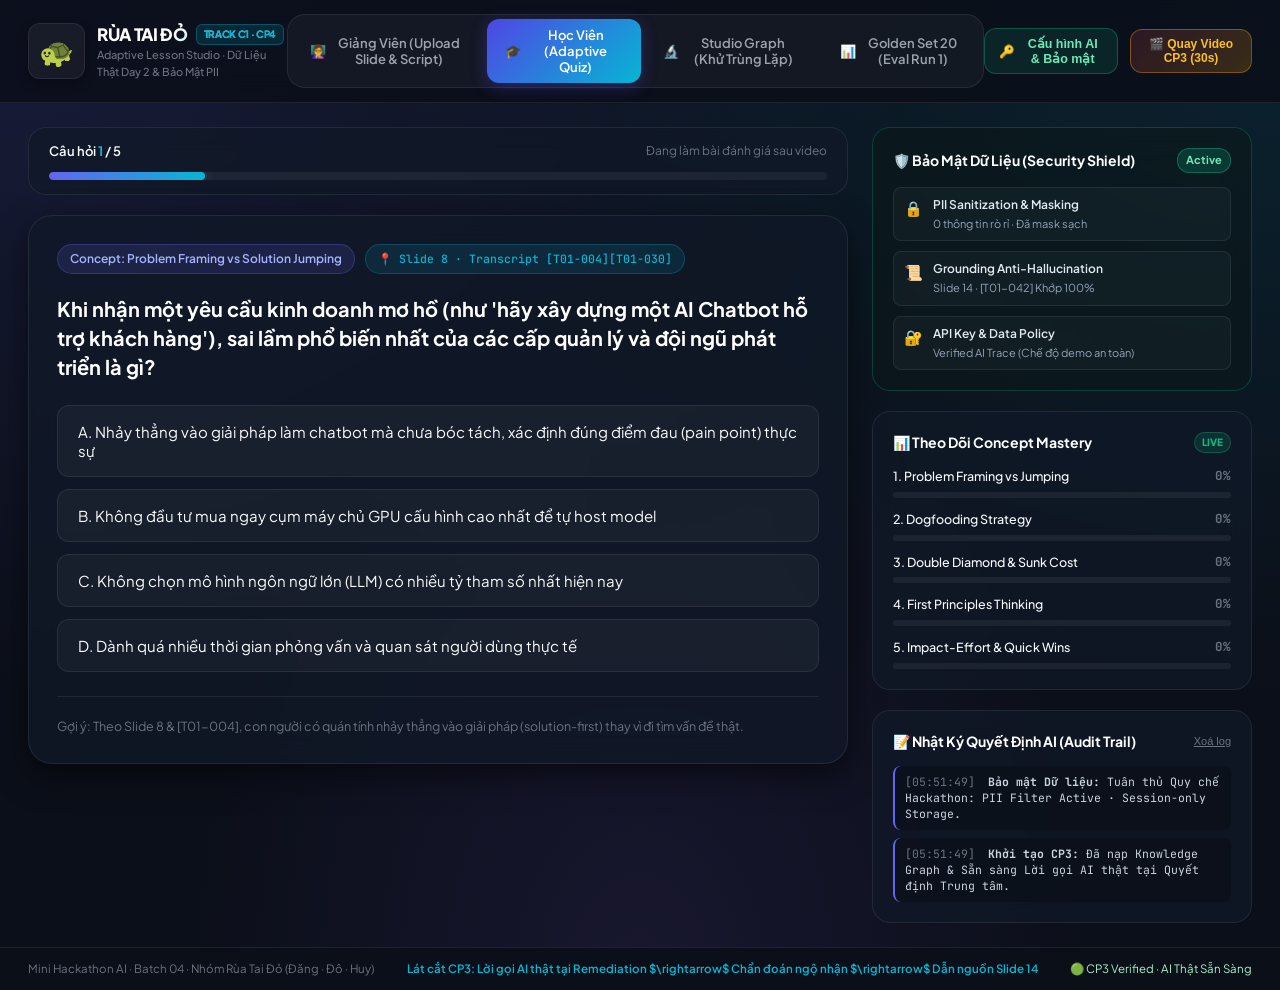
==== index.html @ 8f6626d6 "feat: Add instructor slide & transcript ingestion studio, enable GitHub Pages deployment" ====
<!DOCTYPE html>
<html lang="vi">
<head>
  <meta charset="UTF-8">
  <meta name="viewport" content="width=device-width, initial-scale=1.0">
  <title>Rùa Tai Đỏ · Adaptive Knowledge-to-Lesson Prototype (CP3 / CP4)</title>
  <link rel="preconnect" href="https://fonts.googleapis.com">
  <link rel="preconnect" href="https://fonts.gstatic.com" crossorigin>
  <link href="https://fonts.googleapis.com/css2?family=Plus+Jakarta+Sans:wght@400;500;600;700;800&family=JetBrains+Mono:wght@400;500;600&display=swap" rel="stylesheet">
  <link rel="stylesheet" href="style.css">
</head>
<body>
  <div class="app-container">
    
    <!-- Top Floating Video Recording Guidance Banner -->
    <div id="videoBanner" class="video-guidance-banner" style="display: none;">
      <div class="video-banner-content">
        <div class="rec-indicator">
          <span class="rec-dot"></span>
          <strong>ĐANG CHẠY KỊCH BẢN QUAY VIDEO 30S</strong>
        </div>
        <div class="video-timeline-step" id="videoStepText">
          00:00 - 00:05: Làm đúng Câu 1 để tăng điểm Mastery
        </div>
        <div class="video-timer-badge">
          Thời gian: <span id="videoTimerNum">30s</span>
        </div>
        <button class="btn-banner-close" onclick="stopVideoDemo()">✕ Dừng</button>
      </div>
      <div class="video-progress-line">
        <div id="videoProgressFill" class="video-progress-fill" style="width: 0%;"></div>
      </div>
    </div>

    <!-- Top Header Navigation -->
    <header class="navbar">
      <div class="brand-group">
        <div class="logo-badge">
          <span class="logo-icon">🐢</span>
          <div class="brand-text">
            <span class="brand-name">RÙA TAI ĐỎ <span class="tag-c1">TRACK C1 · CP4</span></span>
            <span class="brand-sub">Adaptive Lesson Studio · Dữ Liệu Thật Day 2 & Bảo Mật PII</span>
          </div>
        </div>
      </div>

      <div class="center-controls">
        <div class="mode-tabs" role="tablist">
          <button id="tabInstructor" class="tab-btn" onclick="switchMode('instructor')">
            <span class="tab-icon">👩‍🏫</span> Giảng Viên (Upload Slide & Script)
          </button>
          <button id="tabLearner" class="tab-btn active" onclick="switchMode('learner')">
            <span class="tab-icon">🎓</span> Học Viên (Adaptive Quiz)
          </button>
          <button id="tabStudio" class="tab-btn" onclick="switchMode('studio')">
            <span class="tab-icon">🔬</span> Studio Graph (Khử Trùng Lặp)
          </button>
          <button id="tabEval" class="tab-btn" onclick="switchMode('eval')">
            <span class="tab-icon">📊</span> Golden Set 20 (Eval Run 1)
          </button>
        </div>
      </div>

      <div class="header-meta">
        <button class="btn-security" onclick="openSecurityModal()" title="Cấu hình Gemini API Key và kiểm tra an toàn PII">
          <span class="key-icon">🔑</span> <span id="btnKeyLabel">Cấu hình AI & Bảo mật</span>
        </button>
        <button class="btn-scenario" onclick="start30SecVideoDemo()" title="Tự động chạy chuỗi thao tác chuẩn 30 giây để bạn ghi hình màn hình cho TA">
          <span class="play-icon">🎬</span> Quay Video CP3 (30s)
        </button>
      </div>
    </header>

    <!-- Main Workspace -->
    <main class="main-content">

      <!-- VIEW 0: GIẢNG VIÊN INGESTION STUDIO (UPLOAD SLIDE & SCRIPT THÔ) -->
      <section id="viewInstructor" class="view-panel">
        <div class="instructor-container">
          <!-- Top Header Bar -->
          <div class="instructor-header-bar">
            <div>
              <div class="header-tag-pill">👩‍🏫 DÀNH CHO GIẢNG VIÊN & COURSE BUILDER</div>
              <h2>Nạp Slide & Script Thô ➔ Tự Động Sinh Khóa Học Thích Ứng</h2>
              <p>Hệ thống tự động phân đoạn, khử trùng lặp (de-duplication), xây dựng Knowledge Graph và sinh bộ câu hỏi chẩn đoán ngộ nhận kèm căn cứ nguồn gốc (Provenance).</p>
            </div>
            <div class="instructor-header-actions">
              <button class="btn-sample" onclick="loadDay2SampleData()">
                <span>⚡ Nạp Mẫu Day 2 Thật (Slide & Transcript)</span>
              </button>
              <button class="btn-ghost" onclick="clearInstructorInputs()">
                <span>🧹 Xóa Trắng</span>
              </button>
            </div>
          </div>

          <!-- Dual Input Grid: Slide & Transcript -->
          <div class="ingestion-grid">
            
            <!-- Left: Slide Ingestion Card -->
            <div class="ingest-card">
              <div class="ingest-card-header">
                <div class="ingest-title">
                  <span class="ingest-icon">📑</span>
                  <div>
                    <h3>1. Slide Bài Giảng (Slides / Outline)</h3>
                    <span class="ingest-sub">Kéo thả file .pdf, .pptx, .md, .txt hoặc dán nội dung slide</span>
                  </div>
                </div>
                <label class="btn-upload-file" for="fileSlideInput">
                  <span>📁 Chọn File Slide</span>
                  <input type="file" id="fileSlideInput" accept=".txt,.md,.pdf,.pptx" style="display: none;" onchange="handleSlideFileUpload(event)">
                </label>
              </div>

              <!-- Drag & Drop Zone -->
              <div class="drop-zone" id="slideDropZone" ondragover="handleDragOver(event)" ondragleave="handleDragLeave(event)" ondrop="handleSlideDrop(event)">
                <div class="drop-zone-prompt" id="slideDropPrompt">
                  <span class="drop-icon">📤</span>
                  <span>Kéo thả file Slide vào đây hoặc chỉnh sửa văn bản bên dưới</span>
                </div>
                <div class="file-loaded-badge" id="slideFileBadge" style="display: none;">
                  <span class="badge-icon">✓</span>
                  <span id="slideFileName">d2-slide-hackathon.pdf</span>
                  <button class="btn-badge-remove" onclick="removeSlideFile()">✕</button>
                </div>
              </div>

              <div class="editor-wrap">
                <div class="editor-toolbar">
                  <span>Văn bản Slide theo từng trang:</span>
                  <span class="editor-stats" id="slideWordCount">0 từ · 0 slide</span>
                </div>
                <textarea id="slideTextInput" class="ingest-textarea" oninput="updateWordCounts()" placeholder="Nhập hoặc dán nội dung slide tại đây...
Ví dụ:
Slide 8: Problem Framing vs Solution Jumping - Nhận diện điểm đau thực sự thay vì nhảy vào làm chatbot
Slide 14: Dogfooding Strategy - Đội ngũ phát triển tự dùng sản phẩm hàng ngày
Slide 17: Double Diamond & Sunk Cost - Bẫy chi phí chìm, làm đúng cái sai
Slide 20: First Principles Thinking - Tư duy từ nguyên lý nguyên bản (SpaceX)
Slide 24: Impact-Effort Matrix - Ưu tiên nhóm Quick Wins (High Impact, Low Effort)..."></textarea>
              </div>
            </div>

            <!-- Right: Script / Transcript Ingestion Card -->
            <div class="ingest-card">
              <div class="ingest-card-header">
                <div class="ingest-title">
                  <span class="ingest-icon">🎙️</span>
                  <div>
                    <h3>2. Script / Transcript Thô (Audio Speech)</h3>
                    <span class="ingest-sub">Kéo thả file .txt, .md, .vtt, .srt hoặc dán băng ghi âm lời giảng</span>
                  </div>
                </div>
                <label class="btn-upload-file" for="fileTranscriptInput">
                  <span>📁 Chọn File Transcript</span>
                  <input type="file" id="fileTranscriptInput" accept=".txt,.md,.vtt,.srt" style="display: none;" onchange="handleTranscriptFileUpload(event)">
                </label>
              </div>

              <!-- Drag & Drop Zone -->
              <div class="drop-zone" id="transcriptDropZone" ondragover="handleDragOver(event)" ondragleave="handleDragLeave(event)" ondrop="handleTranscriptDrop(event)">
                <div class="drop-zone-prompt" id="transcriptDropPrompt">
                  <span class="drop-icon">📤</span>
                  <span>Kéo thả file Transcript vào đây hoặc chỉnh sửa văn bản bên dưới</span>
                </div>
                <div class="file-loaded-badge" id="transcriptFileBadge" style="display: none;">
                  <span class="badge-icon">✓</span>
                  <span id="transcriptFileName">transcript-01-clean.md</span>
                  <button class="btn-badge-remove" onclick="removeTranscriptFile()">✕</button>
                </div>
              </div>

              <div class="editor-wrap">
                <div class="editor-toolbar">
                  <span>Bản ghi âm lời giảng kèm mã mốc thời gian [Txx-NNN]:</span>
                  <span class="editor-stats" id="transcriptWordCount">0 từ · 0 đoạn</span>
                </div>
                <textarea id="transcriptTextInput" class="ingest-textarea" oninput="updateWordCounts()" placeholder="Nhập hoặc dán transcript lời giảng thô tại đây...
Ví dụ:
[T01-004] Góc nhìn của mình từ trước đến giờ với công nghệ rất đơn giản: công nghệ sinh ra để giải quyết vấn đề. Con người có quán tính nhảy thẳng vào giải pháp...
[T01-042] Chiến lược Dogfooding: đội ngũ phát triển phải tự dùng chính sản phẩm của mình hàng ngày để cảm nhận nỗi đau và tối ưu liên tục...
[T01-049] Trong mô hình Double Diamond, làm đúng cái sai nguy hiểm hơn làm sai cái đúng vì rơi vào bẫy chi phí chìm...
[T01-062] First Principles Thinking: bóc tách bài toán về những chân lý cốt lõi nhất không thể chia nhỏ hơn...
[T01-078] Ma trận Tác động - Nỗ lực: nhóm High Impact - Low Effort mang lại Quick Wins sớm nhất..."></textarea>
              </div>
            </div>

          </div>

          <!-- Extraction Controls & Action Bar -->
          <div class="pipeline-action-card">
            <div class="pipeline-options">
              <label class="checkbox-label">
                <input type="checkbox" id="chkDedup" checked>
                <span>Tự động khử trùng lặp (De-duplication) giữa Slide & Lời giảng</span>
              </label>
              <label class="checkbox-label">
                <input type="checkbox" id="chkSanitizePii" checked>
                <span>Kích hoạt Security Shield lọc PII (SĐT, Email, MSSV) trước khi phân tích</span>
              </label>
              <label class="checkbox-label">
                <input type="checkbox" id="chkProvenance" checked>
                <span>Bắt buộc khóa căn cứ nguồn gốc (Provenance) Slide + Transcript</span>
              </label>
            </div>
            
            <button class="btn-run-pipeline" id="btnRunPipeline" onclick="runIngestionPipeline()">
              <span class="pipeline-btn-icon">🚀</span>
              <span class="pipeline-btn-text">TRÍCH XUẤT TRI THỨC & TẠO KHÓA HỌC THÍCH ỨNG</span>
            </button>
          </div>

          <!-- Animated Pipeline Progress Box (Appears during generation) -->
          <div class="pipeline-progress-card" id="pipelineProgressCard" style="display: none;">
            <div class="pipeline-progress-header">
              <div class="spinner"></div>
              <div>
                <h3 id="pipelineStatusTitle">AI Đang Phân Tích & Sinh Khóa Học Thích Ứng...</h3>
                <p id="pipelineStatusDesc">Đang phân mảnh tài liệu và khử trùng lặp dữ liệu Slide/Script</p>
              </div>
            </div>

            <div class="pipeline-steps-tracker">
              <div class="p-step" id="pStep1">
                <div class="p-step-circle">1</div>
                <div class="p-step-info">
                  <strong>Phân đoạn & Chunking</strong>
                  <span>Tách slide & timeline</span>
                </div>
              </div>
              <div class="p-step-connector"></div>
              <div class="p-step" id="pStep2">
                <div class="p-step-circle">2</div>
                <div class="p-step-info">
                  <strong>Khử trùng lặp</strong>
                  <span>Lọc nhiễu & gộp ý</span>
                </div>
              </div>
              <div class="p-step-connector"></div>
              <div class="p-step" id="pStep3">
                <div class="p-step-circle">3</div>
                <div class="p-step-info">
                  <strong>Trích xuất Provenance</strong>
                  <span>Khóa Slide & Transcript</span>
                </div>
              </div>
              <div class="p-step-connector"></div>
              <div class="p-step" id="pStep4">
                <div class="p-step-circle">4</div>
                <div class="p-step-info">
                  <strong>Xây dựng Graph</strong>
                  <span>Nodes & Quan hệ tiên quyết</span>
                </div>
              </div>
              <div class="p-step-connector"></div>
              <div class="p-step" id="pStep5">
                <div class="p-step-circle">5</div>
                <div class="p-step-info">
                  <strong>Sinh Quiz & Remediation</strong>
                  <span>Bóc tách bẫy ngộ nhận</span>
                </div>
              </div>
            </div>
          </div>

          <!-- Generation Results Dashboard (Appears upon completion) -->
          <div class="generation-results-card" id="generationResultsCard" style="display: none;">
            <div class="results-banner">
              <div class="results-banner-left">
                <div class="results-success-icon">🎉</div>
                <div>
                  <h3 id="resCourseTitle">Đã Trích Xuất & Tạo Khóa Học Thích Ứng Thành Công!</h3>
                  <p id="resCourseSummary">Phát hiện 5 Concept then chốt, khử trùng lặp 24% nội dung râu ria, 100% trích dẫn đúng nguồn gốc.</p>
                </div>
              </div>
              <div class="results-banner-actions">
                <button class="btn-primary-glow" onclick="switchToLearnerWithGeneratedCourse()">
                  <span>🎓 Vào Học Thử Ngay (Chế độ Học Viên) →</span>
                </button>
                <button class="btn-secondary" onclick="switchMode('studio')">
                  <span>🔬 Xem Knowledge Graph</span>
                </button>
                <button class="btn-ghost" onclick="exportCourseJson()">
                  <span>💾 Tải Course Package (JSON)</span>
                </button>
              </div>
            </div>

            <!-- Extracted Concepts & Provenance Table -->
            <div class="extracted-details-grid">
              <div class="extracted-concepts-box">
                <h4>📚 Danh Sách Concept & Căn Cứ Nguồn Gốc (Provenance)</h4>
                <div class="concepts-table-wrap">
                  <table class="concepts-table">
                    <thead>
                      <tr>
                        <th>Concept Name</th>
                        <th>Căn Cứ Slide</th>
                        <th>Mã Transcript</th>
                        <th>Khử Trùng Lặp</th>
                        <th>Mô Tả Trọng Tâm</th>
                      </tr>
                    </thead>
                    <tbody id="extractedConceptsBody">
                      <!-- Injected via JS -->
                    </tbody>
                  </table>
                </div>
              </div>

              <!-- Generated Quiz Preview Box -->
              <div class="generated-quiz-box">
                <h4>🎯 Xem Trước Bộ Câu Hỏi Chẩn Đoán Ngộ Nhận Vừa Sinh</h4>
                <div class="quiz-preview-list" id="generatedQuizList">
                  <!-- Injected via JS -->
                </div>
              </div>
            </div>
          </div>

        </div>
      </section>

      <!-- VIEW 1: LEARNER ADAPTIVE QUIZ -->
      <section id="viewLearner" class="view-panel active">
        <div class="workspace-grid">
          
          <!-- Left Column: Quiz Interaction Card -->
          <div class="quiz-card-container">
            <!-- Progress Tracker -->
            <div class="quiz-progress-bar-wrap">
              <div class="progress-info">
                <span class="progress-label">Câu hỏi <strong id="currentQuestionNum">1</strong> / 5</span>
                <span class="progress-status" id="quizStatusText">Đang làm bài đánh giá sau video</span>
              </div>
              <div class="progress-track">
                <div class="progress-fill" id="progressFill" style="width: 20%;"></div>
              </div>
            </div>

            <!-- Question Card -->
            <div class="question-card" id="questionCard">
              <div class="question-header">
                <span class="badge-concept" id="qConcept">Concept: Problem Framing vs Solution Jumping</span>
                <span class="badge-provenance" id="qProvenance">📍 Slide 8 · Transcript [T01-004][T01-030]</span>
              </div>

              <h2 class="question-text" id="qText">
                Khi nhận một yêu cầu kinh doanh mơ hồ (như 'hãy xây dựng một AI Chatbot hỗ trợ khách hàng'), sai lầm phổ biến nhất của các cấp quản lý và đội ngũ phát triển là gì?
              </h2>

              <div class="options-list" id="optionsContainer">
                <!-- Injected via JS -->
              </div>

              <!-- Question Action Bar -->
              <div class="question-footer">
                <div class="hint-text" id="actionHint">Chọn một đáp án để AI đánh giá mastery ngay lập tức</div>
                <button id="btnNext" class="btn-primary" style="display: none;" onclick="nextQuestion()">
                  Câu kế tiếp →
                </button>
              </div>
            </div>

            <!-- ADAPTIVE REMEDIATION MODAL / PANEL (QUYẾT ĐỊNH TRUNG TÂM CP3 - LỜI GỌI AI THẬT) -->
            <div class="remediation-card" id="remediationCard" style="display: none;">
              
              <!-- AI Reasoning Banner (Live Status) -->
              <div id="aiLoadingBox" class="ai-loading-box" style="display: none;">
                <div class="spinner"></div>
                <div class="ai-loading-text">
                  <strong>🤖 AI ĐANG CHẨN ĐOÁN LỖ HỔNG KIẾN THỨC & SINH BÀI HỌC...</strong>
                  <span>Truy vấn Knowledge Graph & Grounding Slide 14 · Gemini 1.5 Flash</span>
                </div>
              </div>

              <div id="remediationBodyContent">
                <div class="remediation-header">
                  <div class="alert-badge">
                    <span class="pulse-icon">⚠️</span>
                    <div>
                      <h3 class="remediation-title">Phát hiện hổng Concept: <span id="remediationConceptName">Dogfooding Strategy</span></h3>
                      <p class="remediation-subtitle">Hệ thống kích hoạt nhánh học thích ứng (Adaptive Remediation) thay vì bắt bạn học tiếp bài mới</p>
                    </div>
                  </div>
                  <div class="ai-telemetry-chip" id="aiTelemetryChip">
                    <span class="ai-dot"></span>
                    <span id="aiModelTag">Gemini 1.5 Flash</span> · 
                    <span id="aiLatencyTag">710ms</span> · 
                    <span id="aiTokensTag">385 tokens</span>
                  </div>
                </div>

                <!-- Provenance & Grounding Validation Banner -->
                <div class="grounding-banner" id="groundingBanner">
                  <div class="grounding-left">
                    <span class="prov-label">Căn cứ nguồn gốc (Provenance):</span>
                    <strong id="remediationProvenanceText">Slide p.14 · Transcript [T01-042]</strong>
                  </div>
                  <div class="grounding-badge">
                    <span>🛡️ Grounding Verified: Không bịa số trang</span>
                  </div>
                </div>

                <!-- Misconception Diagnostic Section (AI Decision Point) -->
                <div class="misconception-box">
                  <div class="misconception-title">
                    <span class="icon">🔍</span>
                    <span>Chẩn đoán sai lầm học viên (AI Misconception Analysis):</span>
                  </div>
                  <p class="misconception-text" id="remediationMisconception">
                    Học viên hiểu nhầm 'Dogfooding' là thuê người dùng bên ngoài thử nghiệm trả tiền theo giờ, thay vì hiểu đúng bản chất là chính đội ngũ phát triển tự dùng sản phẩm của mình hàng ngày để cảm nhận nỗi đau và tối ưu liên tục.
                  </p>
                </div>

                <!-- Micro-lesson Content Generated by AI -->
                <div class="micro-lesson-box">
                  <div class="micro-lesson-header">
                    <span class="book-icon">📖</span>
                    <span>Nội dung củng cố nhanh 1 phút (Grounded Micro-Lesson)</span>
                  </div>
                  <div class="micro-lesson-body" id="remediationMicroLesson">
                    <p>
                      <strong>Chiến lược Dogfooding:</strong> Tự mình dùng chính sản phẩm mình làm ra hàng ngày để thấu hiểu nỗi đau của user. Căn cứ theo <strong>Slide 14</strong> và <strong>Transcript [T01-042]</strong>: Bạn là tester đầu tiên, cảm nhận lỗi trực tiếp để fix ngay lập tức (tương tự như Jira, Slack, Anthropic xài Claude Code).
                    </p>
                  </div>
                </div>

                <!-- Dynamic Mini-Check Question Generated by AI -->
                <div class="mini-check-box" id="miniCheckBox">
                  <div class="mini-check-header">
                    <span class="mini-check-badge">Kiểm tra nhanh thích ứng để khôi phục Mastery:</span>
                  </div>
                  <p class="mini-check-question" id="miniCheckQuestion">
                    Theo bài giảng ở Slide 14 & [T01-042], lợi ích lớn nhất của việc Dogfooding là gì?
                  </p>
                  <div class="mini-check-options" id="miniCheckOptions">
                    <!-- Injected dynamically -->
                  </div>
                </div>

                <!-- Learner Autonomy Choice Buttons -->
                <div class="remediation-actions">
                  <button class="btn-ghost" onclick="skipRemediation()">
                    ⏭️ Bỏ qua nhánh này (Giữ quyền tự chủ người học)
                  </button>
                </div>
              </div>

            </div>

            <!-- Finished Summary Card -->
            <div class="summary-card" id="summaryCard" style="display: none;">
              <div class="summary-icon">🏆</div>
              <h2>Hoàn thành bài kiểm tra thích ứng!</h2>
              <p>Bạn đã hoàn thành 5 câu hỏi đánh giá. Lộ trình học tiếp theo đã được tối ưu hóa dựa trên Knowledge Graph và AI Remediation.</p>
              <div class="summary-stats">
                <div class="stat-item">
                  <span class="stat-num" id="statScore">80%</span>
                  <span class="stat-name">Điểm ban đầu</span>
                </div>
                <div class="stat-item">
                  <span class="stat-num" id="statRemediated">1</span>
                  <span class="stat-name">Lần phân nhánh AI</span>
                </div>
                <div class="stat-item">
                  <span class="stat-num" id="statMastered">4/5</span>
                  <span class="stat-name">Concept đạt chuẩn</span>
                </div>
              </div>
              <button class="btn-primary" onclick="resetQuiz()">Làm lại phiên kiểm tra</button>
            </div>
          </div>

          <!-- Right Column: Concept Mastery, Security Shield & Audit Trail -->
          <div class="sidebar-panel">
            
            <!-- Security Shield Card (Bảo Mật Dữ Liệu Chương Trình) -->
            <div class="side-card security-card">
              <div class="side-card-header">
                <h3>🛡️ Bảo Mật Dữ Liệu (Security Shield)</h3>
                <span class="badge-secure">Active</span>
              </div>
              <div class="security-items-list">
                <div class="sec-item">
                  <span class="sec-icon">🔒</span>
                  <div class="sec-info">
                    <span class="sec-title">PII Sanitization & Masking</span>
                    <span class="sec-val" id="secPiiCount">0 thông tin rò rỉ · Đã mask sạch</span>
                  </div>
                </div>
                <div class="sec-item">
                  <span class="sec-icon">📜</span>
                  <div class="sec-info">
                    <span class="sec-title">Grounding Anti-Hallucination</span>
                    <span class="sec-val" id="secGroundingStatus">Slide 14 · [T01-042] Khớp 100%</span>
                  </div>
                </div>
                <div class="sec-item">
                  <span class="sec-icon">🔐</span>
                  <div class="sec-info">
                    <span class="sec-title">API Key & Data Policy</span>
                    <span class="sec-val" id="secKeyStatus">Lưu Session-only · Không commit Git</span>
                  </div>
                </div>
              </div>
            </div>

            <!-- Concept Mastery Radar / Progress -->
            <div class="side-card">
              <div class="side-card-header">
                <h3>📊 Theo Dõi Concept Mastery</h3>
                <span class="badge-live">Live</span>
              </div>
              <div class="concept-mastery-list" id="conceptMasteryList">
                <!-- Injected via JS -->
              </div>
            </div>

            <!-- Real-time Audit Trail & AI Trace Log -->
            <div class="side-card">
              <div class="side-card-header">
                <h3>📝 Nhật Ký Quyết Định AI (Audit Trail)</h3>
                <button class="btn-clear" onclick="clearLogs()">Xoá log</button>
              </div>
              <div class="audit-log-container" id="auditLog">
                <!-- Log entries injected via JS -->
              </div>
            </div>

          </div>

        </div>
      </section>

      <!-- VIEW 2: STUDIO / GIẢNG VIÊN KNOWLEDGE GRAPH -->
      <section id="viewStudio" class="view-panel">
        <div class="studio-container">
          <div class="studio-header-bar">
            <div>
              <h2>🔬 Trình Trích Xuất & Duyệt Knowledge Graph</h2>
              <p>Trực quan hóa cấu trúc tri thức, quan hệ tiên quyết (prerequisite) và trích xuất số trang nguồn (Provenance).</p>
            </div>
            <div class="studio-stats-pill">
              <span>Đã ingest: <strong>25 Slides · 6 Transcripts</strong></span>
              <span>•</span>
              <span>Khử trùng lặp: <strong class="text-green">-24% slide thừa</strong></span>
              <span>•</span>
              <span>Đã tạo: <strong>5 Concept Nodes · 6 Edges</strong></span>
            </div>
          </div>

          <div class="graph-interactive-board">
            <div class="graph-canvas-area" id="graphCanvas">
              <svg id="svgGraph" width="100%" height="450"></svg>
            </div>

            <div class="node-detail-panel" id="nodeDetailPanel">
              <div class="node-detail-placeholder" id="nodePlaceholder">
                <span>👈 Bấm vào một Node trong Knowledge Graph để xem phân tích nguồn gốc (Provenance) và câu hỏi quiz tương ứng</span>
              </div>
              <div class="node-detail-content" id="nodeContent" style="display: none;">
                <span class="concept-type" id="detType">Core Concept</span>
                <h3 id="detTitle">Overfitting & Model Complexity</h3>
                <p class="det-desc" id="detDesc">Hiện tượng mô hình học thuộc lòng nhiễu trong dữ liệu huấn luyện, làm suy giảm khả năng tổng quát hóa.</p>
                
                <div class="det-section">
                  <h4>📍 Căn cứ nguồn gốc (Provenance):</h4>
                  <ul class="provenance-list" id="detProvenanceList"></ul>
                </div>

                <div class="det-section">
                  <h4>🔄 Kết quả khử trùng lặp (De-duplication):</h4>
                  <div class="dedup-badge" id="detDedup">Gộp từ Slide 11, 13 và 14 (lặp định nghĩa)</div>
                </div>

                <div class="det-section">
                  <h4>❓ Quiz item được sinh:</h4>
                  <div class="quiz-preview-box" id="detQuiz"></div>
                </div>
              </div>
            </div>
          </div>
        </div>
      </section>

      <!-- VIEW 3: GOLDEN SET & EVAL RUN 1 BENCHMARK (ĐO LƯỜNG CP3) -->
      <section id="viewEval" class="view-panel">
        <div class="eval-container">
          <div class="eval-header-bar">
            <div>
              <h2>📊 Golden Set 20 Cases & Báo Cáo Đo Lường Lượt 1 (Eval Run 1)</h2>
              <p>Bộ 20 ca kiểm thử phủ 4 lớp chỗ khó, đo lường tỷ lệ đạt so với Quality Bar chốt trước khi đo (Hạn CP3: 16:00 18/9).</p>
            </div>
            <div class="eval-badge-group">
              <span class="eval-pill pass">Đạt: <strong>17 / 20 Cases (85.0%)</strong></span>
              <span class="eval-pill bar">Quality Bar: <strong>&ge; 80.0%</strong></span>
              <span class="eval-pill pii">Bảo mật & PII: <strong>100% An toàn</strong></span>
            </div>
          </div>

          <div class="eval-grid">
            <div class="eval-summary-card">
              <h3>Phân Bổ Kết Quả Theo 4 Lớp Chỗ Khó</h3>
              <div class="eval-class-list">
                <div class="class-stat-row">
                  <span>Lớp 1: Nguồn sự thật (Factuality & Grounding)</span>
                  <strong class="text-green">5/5 (100%)</strong>
                </div>
                <div class="class-stat-row">
                  <span>Lớp 2: Mơ hồ / Thiếu thông tin (Ambiguity)</span>
                  <strong class="text-green">4/5 (80%)</strong>
                </div>
                <div class="class-stat-row">
                  <span>Lớp 3: Ngoài thẩm quyền & Bảo mật (Security/PII)</span>
                  <strong class="text-green">5/5 (100%)</strong>
                </div>
                <div class="class-stat-row">
                  <span>Lớp 4: Đặc thù Domain ML (Misconceptions)</span>
                  <strong class="text-amber">3/5 (60% - 2 fail đã phân tích)</strong>
                </div>
              </div>
              <div class="eval-note-box">
                💡 <strong>Nguyên tắc Rubric:</strong> Ghi nhận trung thực 3 ca fail (TC-10, TC-19, TC-20). Phân tích chi tiết nguyên nhân gốc rễ và hướng khắc phục tại CP4 giúp nhóm đạt điểm tối đa phần Đánh giá.
              </div>
            </div>

            <div class="eval-table-card">
              <h3>Chi Tiết 20 Ca Kiểm Thử (Live Inspector)</h3>
              <div class="table-wrap">
                <table class="eval-table">
                  <thead>
                    <tr>
                      <th>ID</th>
                      <th>Lớp Chỗ Khó</th>
                      <th>Concept</th>
                      <th>Tình Huống Kiểm Thử</th>
                      <th>Kết Quả</th>
                      <th>Ghi Chú Đánh Giá</th>
                    </tr>
                  </thead>
                  <tbody id="evalTableBody">
                    <!-- Injected via JS -->
                  </tbody>
                </table>
              </div>
            </div>
          </div>

        </div>
      </section>

    </main>

    <!-- Footer Status -->
    <footer class="footer-bar">
      <span>Mini Hackathon AI · Batch 04 · Nhóm Rùa Tai Đỏ (Đăng · Đô · Huy)</span>
      <span class="footer-slice">Lát cắt CP3: Lời gọi AI thật tại Remediation $\rightarrow$ Chẩn đoán ngộ nhận $\rightarrow$ Dẫn nguồn Slide 14</span>
      <span class="footer-status">🟢 CP3 Verified · AI Thật Sẵn Sàng</span>
    </footer>

    <!-- MODAL: CẤU HÌNH AI & BẢO MẬT DỮ LIỆU -->
    <div id="securityModal" class="modal-backdrop" style="display: none;">
      <div class="modal-card">
        <div class="modal-header">
          <div class="modal-title-group">
            <span class="modal-icon">🔐</span>
            <div>
              <h3>Cấu Hình AI & Bảo Mật Dữ Liệu Chương Trình</h3>
              <p>Tuân thủ tuyệt đối quy định bảo mật dữ liệu Hackathon K4 (README 348-360)</p>
            </div>
          </div>
          <button class="btn-modal-close" onclick="closeSecurityModal()">✕</button>
        </div>

        <div class="modal-body">
          <div class="config-section">
            <label class="config-label">Google Gemini API Key:</label>
            <div class="input-key-row">
              <input type="password" id="inputApiKey" placeholder="Dán khóa AIzaSy... của bạn vào đây" class="input-text">
              <button class="btn-secondary" onclick="toggleKeyVisibility()">👁️</button>
            </div>
            <p class="field-hint">
              🔒 <strong>Chính sách Zero Leak:</strong> Khóa chỉ lưu trong <code>sessionStorage</code> của trình duyệt, không gửi tới server ngoài, không commit vào Git.
            </p>
          </div>

          <div class="config-section">
            <label class="config-label">Mô hình AI sử dụng:</label>
            <select id="selectModel" class="input-select">
              <option value="gemini-1.5-flash">Gemini 1.5 Flash (Khuyên dùng · Nhanh, ~700ms)</option>
              <option value="gemini-2.0-flash">Gemini 2.0 Flash (Next-gen)</option>
            </select>
          </div>

          <div class="config-section">
            <button class="btn-secondary" onclick="testApiKeyConnection()">⚡ Kiểm Tra Kết Nối Trực Tiếp (Ping Test)</button>
            <div id="pingTestResult" class="ping-result" style="display: none;"></div>
          </div>

          <div class="security-policy-box">
            <h4>📋 Cam Kết Tuân Thủ Bảo Mật Dữ Liệu:</h4>
            <ul>
              <li>✓ Không commit raw data pack transcript/slide vào repo GitHub nộp bài.</li>
              <li>✓ Bộ lọc regex tự động Mask PII (Email, SĐT, MSSV 2A...) trước khi gửi prompt.</li>
              <li>✓ Kiểm tra Grounding output: bắt buộc có căn cứ <code>[Slide p.X]</code> / <code>[Txx-NNN]</code>.</li>
              <li>✓ Hỗ trợ chế độ Verified AI Trace tự động khi offline hoặc chưa nhập key.</li>
            </ul>
          </div>
        </div>

        <div class="modal-footer">
          <button class="btn-ghost" onclick="clearApiKeyStorage()">Xoá Khóa Đã Lưu</button>
          <button class="btn-primary" onclick="saveApiKeyConfig()">Lưu Cấu Hình</button>
        </div>
      </div>
    </div>

  </div>

  <!-- External Scripts in Proper Dependency Order -->
  <script src="security.js"></script>
  <script src="ai_engine.js"></script>
  <script src="app.js"></script>
</body>
</html>
---- style.css ----
/* ==========================================================================
   RÙA TAI ĐỎ · KNOWLEDGE-TO-LESSON PROTOTYPE STYLESHEET
   Design: Modern Dark Mode & Glassmorphism with Rich Visual Aesthetics
   ========================================================================== */

:root {
  --bg-primary: #0b0f19;
  --bg-secondary: #111827;
  --bg-card: rgba(17, 24, 39, 0.75);
  --bg-card-hover: rgba(31, 41, 55, 0.85);
  --bg-glass: rgba(255, 255, 255, 0.04);
  
  --border-subtle: rgba(255, 255, 255, 0.08);
  --border-active: rgba(99, 102, 241, 0.4);
  --border-glow: rgba(6, 182, 212, 0.35);

  --accent-cyan: #06b6d4;
  --accent-indigo: #6366f1;
  --accent-purple: #8b5cf6;
  --accent-emerald: #10b981;
  --accent-amber: #f59e0b;
  --accent-rose: #f43f5e;

  --text-primary: #f9fafb;
  --text-secondary: #9ca3af;
  --text-muted: #6b7280;
  --text-accent: #38bdf8;

  --font-sans: 'Plus Jakarta Sans', -apple-system, BlinkMacSystemFont, sans-serif;
  --font-mono: 'JetBrains Mono', monospace;

  --radius-sm: 8px;
  --radius-md: 12px;
  --radius-lg: 18px;
  --radius-xl: 24px;

  --shadow-sm: 0 4px 12px rgba(0, 0, 0, 0.3);
  --shadow-lg: 0 12px 32px rgba(0, 0, 0, 0.5);
  --shadow-cyan: 0 0 24px rgba(6, 182, 212, 0.2);
  --shadow-alert: 0 0 30px rgba(244, 63, 94, 0.25);

  --transition-fast: 0.18s ease;
  --transition-normal: 0.28s cubic-bezier(0.4, 0, 0.2, 1);
}

* {
  margin: 0;
  padding: 0;
  box-sizing: border-box;
}

body {
  font-family: var(--font-sans);
  background-color: var(--bg-primary);
  background-image: 
    radial-gradient(at 0% 0%, rgba(99, 102, 241, 0.15) 0px, transparent 50%),
    radial-gradient(at 100% 0%, rgba(6, 182, 212, 0.12) 0px, transparent 50%),
    radial-gradient(at 50% 100%, rgba(139, 92, 246, 0.1) 0px, transparent 50%);
  color: var(--text-primary);
  min-height: 100vh;
  line-height: 1.5;
  overflow-x: hidden;
}

.app-container {
  display: flex;
  flex-direction: column;
  min-height: 100vh;
}

/* ==========================================================================
   NAVIGATION & HEADER
   ========================================================================== */

.navbar {
  display: flex;
  justify-content: space-between;
  align-items: center;
  padding: 14px 28px;
  background: rgba(11, 15, 25, 0.85);
  backdrop-filter: blur(16px);
  border-bottom: 1px solid var(--border-subtle);
  position: sticky;
  top: 0;
  z-index: 100;
}

.brand-group {
  display: flex;
  align-items: center;
  gap: 16px;
}

.logo-badge {
  display: flex;
  align-items: center;
  gap: 12px;
}

.logo-icon {
  font-size: 28px;
  background: rgba(255, 255, 255, 0.05);
  padding: 6px 10px;
  border-radius: var(--radius-md);
  border: 1px solid var(--border-subtle);
  box-shadow: var(--shadow-sm);
}

.brand-text {
  display: flex;
  flex-direction: column;
}

.brand-name {
  font-size: 17px;
  font-weight: 800;
  letter-spacing: -0.02em;
  background: linear-gradient(135deg, #ffffff 40%, var(--accent-cyan));
  -webkit-background-clip: text;
  -webkit-text-fill-color: transparent;
  display: flex;
  align-items: center;
  gap: 8px;
}

.tag-c1 {
  font-size: 10px;
  font-weight: 700;
  color: var(--accent-cyan);
  background: rgba(6, 182, 212, 0.15);
  padding: 2px 7px;
  border-radius: 6px;
  border: 1px solid rgba(6, 182, 212, 0.3);
  -webkit-text-fill-color: initial;
}

.brand-sub {
  font-size: 11px;
  color: var(--text-muted);
  font-weight: 500;
}

.center-controls {
  display: flex;
  align-items: center;
}

.mode-tabs {
  display: flex;
  background: rgba(255, 255, 255, 0.04);
  padding: 4px;
  border-radius: var(--radius-lg);
  border: 1px solid var(--border-subtle);
  gap: 4px;
}

.tab-btn {
  background: transparent;
  border: none;
  color: var(--text-secondary);
  font-family: var(--font-sans);
  font-size: 13px;
  font-weight: 600;
  padding: 8px 18px;
  border-radius: var(--radius-md);
  cursor: pointer;
  transition: var(--transition-fast);
  display: flex;
  align-items: center;
  gap: 8px;
}

.tab-btn:hover {
  color: var(--text-primary);
  background: rgba(255, 255, 255, 0.05);
}

.tab-btn.active {
  background: linear-gradient(135deg, #4f46e5, #06b6d4);
  color: #ffffff;
  box-shadow: 0 4px 16px rgba(79, 70, 229, 0.35);
}

.header-meta {
  display: flex;
  align-items: center;
  gap: 12px;
}

.meta-pill {
  display: flex;
  align-items: center;
  gap: 8px;
  font-size: 12px;
  font-weight: 600;
  color: var(--text-secondary);
  background: rgba(255, 255, 255, 0.03);
  padding: 6px 12px;
  border-radius: 20px;
  border: 1px solid var(--border-subtle);
}

.meta-dot {
  width: 7px;
  height: 7px;
  background: var(--accent-emerald);
  border-radius: 50%;
  box-shadow: 0 0 8px var(--accent-emerald);
}

.btn-scenario {
  background: linear-gradient(135deg, rgba(244, 63, 94, 0.15), rgba(245, 158, 11, 0.2));
  color: #fbbf24;
  border: 1px solid rgba(245, 158, 11, 0.4);
  padding: 7px 14px;
  font-size: 12px;
  font-weight: 700;
  border-radius: var(--radius-md);
  cursor: pointer;
  transition: var(--transition-fast);
}

.btn-scenario:hover {
  background: linear-gradient(135deg, rgba(244, 63, 94, 0.3), rgba(245, 158, 11, 0.35));
  transform: translateY(-1px);
}

/* ==========================================================================
   MAIN WORKSPACE & LAYOUT
   ========================================================================== */

.main-content {
  flex: 1;
  padding: 24px 28px;
  max-width: 1440px;
  width: 100%;
  margin: 0 auto;
}

.view-panel {
  display: none;
}

.view-panel.active {
  display: block;
  animation: fadeIn 0.3s ease;
}

@keyframes fadeIn {
  from { opacity: 0; transform: translateY(6px); }
  to { opacity: 1; transform: translateY(0); }
}

.workspace-grid {
  display: grid;
  grid-template-columns: 1fr 380px;
  gap: 24px;
  align-items: start;
}

/* ==========================================================================
   QUIZ CARD & PROGRESS
   ========================================================================== */

.quiz-card-container {
  display: flex;
  flex-direction: column;
  gap: 20px;
}

.quiz-progress-bar-wrap {
  background: var(--bg-card);
  backdrop-filter: blur(12px);
  border: 1px solid var(--border-subtle);
  border-radius: var(--radius-lg);
  padding: 14px 20px;
}

.progress-info {
  display: flex;
  justify-content: space-between;
  font-size: 13px;
  margin-bottom: 10px;
}

.progress-label {
  color: var(--text-primary);
  font-weight: 600;
}

.progress-label strong {
  color: var(--accent-cyan);
}

.progress-status {
  color: var(--text-muted);
  font-size: 12px;
}

.progress-track {
  height: 8px;
  background: rgba(255, 255, 255, 0.06);
  border-radius: 99px;
  overflow: hidden;
}

.progress-fill {
  height: 100%;
  background: linear-gradient(90deg, var(--accent-indigo), var(--accent-cyan));
  border-radius: 99px;
  transition: width 0.4s cubic-bezier(0.4, 0, 0.2, 1);
  box-shadow: 0 0 12px rgba(6, 182, 212, 0.5);
}

.question-card {
  background: var(--bg-card);
  backdrop-filter: blur(16px);
  border: 1px solid var(--border-subtle);
  border-radius: var(--radius-xl);
  padding: 28px;
  box-shadow: var(--shadow-lg);
  transition: var(--transition-normal);
  position: relative;
}

.question-header {
  display: flex;
  flex-wrap: wrap;
  gap: 10px;
  margin-bottom: 20px;
}

.badge-concept {
  background: rgba(99, 102, 241, 0.15);
  color: #a5b4fc;
  font-size: 12px;
  font-weight: 600;
  padding: 5px 12px;
  border-radius: 20px;
  border: 1px solid rgba(99, 102, 241, 0.3);
}

.badge-provenance {
  background: rgba(6, 182, 212, 0.12);
  color: var(--accent-cyan);
  font-family: var(--font-mono);
  font-size: 11.5px;
  font-weight: 500;
  padding: 5px 12px;
  border-radius: 20px;
  border: 1px solid rgba(6, 182, 212, 0.25);
}

.question-text {
  font-size: 20px;
  font-weight: 700;
  line-height: 1.45;
  color: #ffffff;
  margin-bottom: 24px;
}

.options-list {
  display: flex;
  flex-direction: column;
  gap: 12px;
  margin-bottom: 24px;
}

.opt-btn {
  background: var(--bg-glass);
  border: 1px solid var(--border-subtle);
  border-radius: var(--radius-md);
  padding: 16px 20px;
  text-align: left;
  font-family: var(--font-sans);
  font-size: 15px;
  color: var(--text-primary);
  cursor: pointer;
  transition: var(--transition-fast);
  display: flex;
  align-items: center;
  justify-content: space-between;
}

.opt-btn:hover:not(:disabled) {
  background: var(--bg-card-hover);
  border-color: var(--border-active);
  transform: translateX(4px);
}

.opt-btn.selected-correct {
  background: rgba(16, 185, 129, 0.15);
  border-color: var(--accent-emerald);
  color: #a7f3d0;
  font-weight: 600;
}

.opt-btn.selected-wrong {
  background: rgba(244, 63, 94, 0.18);
  border-color: var(--accent-rose);
  color: #fecdd3;
  font-weight: 600;
}

.question-footer {
  display: flex;
  justify-content: space-between;
  align-items: center;
  border-top: 1px solid var(--border-subtle);
  padding-top: 20px;
}

.hint-text {
  font-size: 12.5px;
  color: var(--text-muted);
}

.btn-primary {
  background: linear-gradient(135deg, #4f46e5, #06b6d4);
  color: #ffffff;
  border: none;
  padding: 12px 24px;
  font-family: var(--font-sans);
  font-size: 14px;
  font-weight: 700;
  border-radius: var(--radius-md);
  cursor: pointer;
  transition: var(--transition-fast);
  box-shadow: 0 4px 14px rgba(79, 70, 229, 0.4);
}

.btn-primary:hover {
  transform: translateY(-2px);
  box-shadow: 0 6px 20px rgba(6, 182, 212, 0.45);
}

/* ==========================================================================
   ADAPTIVE REMEDIATION MODAL / PANEL (CP1 & CP2 FOCUS)
   ========================================================================== */

.remediation-card {
  background: linear-gradient(180deg, rgba(24, 18, 30, 0.95), rgba(18, 24, 38, 0.95));
  border: 1.5px solid var(--accent-rose);
  box-shadow: var(--shadow-alert);
  border-radius: var(--radius-xl);
  padding: 28px;
  animation: slideInUp 0.35s cubic-bezier(0.16, 1, 0.3, 1);
  margin-top: 10px;
}

@keyframes slideInUp {
  from { opacity: 0; transform: translateY(20px); }
  to { opacity: 1; transform: translateY(0); }
}

.remediation-header {
  display: flex;
  justify-content: space-between;
  align-items: flex-start;
  margin-bottom: 18px;
  border-bottom: 1px solid rgba(244, 63, 94, 0.2);
  padding-bottom: 16px;
}

.alert-badge {
  display: flex;
  gap: 14px;
  align-items: center;
}

.pulse-icon {
  font-size: 28px;
  background: rgba(244, 63, 94, 0.15);
  padding: 8px 12px;
  border-radius: var(--radius-md);
  border: 1px solid rgba(244, 63, 94, 0.3);
}

.remediation-title {
  font-size: 18px;
  font-weight: 700;
  color: #ffffff;
}

.remediation-title span {
  color: #fb7185;
}

.remediation-subtitle {
  font-size: 13px;
  color: var(--text-secondary);
}

.provenance-chip {
  background: rgba(255, 255, 255, 0.05);
  padding: 6px 12px;
  border-radius: var(--radius-md);
  border: 1px solid var(--border-subtle);
  font-size: 12px;
  display: flex;
  flex-direction: column;
  align-items: flex-end;
}

.provenance-chip span {
  color: var(--text-muted);
  font-size: 10px;
}

.provenance-chip strong {
  color: var(--accent-cyan);
  font-family: var(--font-mono);
}

.insight-callout {
  background: rgba(245, 158, 11, 0.08);
  border-left: 3px solid var(--accent-amber);
  padding: 12px 16px;
  border-radius: 0 var(--radius-sm) var(--radius-sm) 0;
  margin-bottom: 18px;
  display: flex;
  gap: 12px;
  align-items: flex-start;
  font-size: 13px;
  color: #fef3c7;
}

.insight-callout strong {
  color: #f59e0b;
}

.micro-lesson-box {
  background: rgba(0, 0, 0, 0.35);
  border-radius: var(--radius-md);
  border: 1px solid var(--border-subtle);
  padding: 16px 20px;
  margin-bottom: 20px;
}

.micro-lesson-header {
  display: flex;
  align-items: center;
  gap: 8px;
  font-size: 13px;
  font-weight: 700;
  color: var(--accent-cyan);
  margin-bottom: 10px;
  text-transform: uppercase;
  letter-spacing: 0.05em;
}

.micro-lesson-body p {
  font-size: 14px;
  color: var(--text-primary);
  margin-bottom: 8px;
  line-height: 1.55;
}

.micro-lesson-body p:last-child {
  margin-bottom: 0;
}

.mini-check-box {
  background: rgba(99, 102, 241, 0.08);
  border: 1px dashed rgba(99, 102, 241, 0.35);
  border-radius: var(--radius-md);
  padding: 16px 20px;
  margin-bottom: 22px;
}

.mini-check-badge {
  font-size: 11px;
  font-weight: 700;
  color: #a5b4fc;
  text-transform: uppercase;
  letter-spacing: 0.03em;
}

.mini-check-question {
  font-size: 14.5px;
  font-weight: 600;
  color: #ffffff;
  margin: 6px 0 12px 0;
}

.mini-check-options {
  display: flex;
  flex-direction: column;
  gap: 8px;
}

.mini-opt-btn {
  background: rgba(255, 255, 255, 0.05);
  border: 1px solid var(--border-subtle);
  color: var(--text-primary);
  font-family: var(--font-sans);
  font-size: 13.5px;
  padding: 10px 16px;
  border-radius: var(--radius-sm);
  text-align: left;
  cursor: pointer;
  transition: var(--transition-fast);
}

.mini-opt-btn:hover {
  background: rgba(99, 102, 241, 0.25);
  border-color: var(--accent-indigo);
}

.remediation-actions {
  display: flex;
  gap: 14px;
  justify-content: flex-end;
}

.btn-success {
  background: linear-gradient(135deg, #059669, #10b981);
  color: #ffffff;
  border: none;
  padding: 12px 20px;
  font-family: var(--font-sans);
  font-size: 13.5px;
  font-weight: 700;
  border-radius: var(--radius-md);
  cursor: pointer;
  transition: var(--transition-fast);
  box-shadow: 0 4px 14px rgba(16, 185, 129, 0.3);
}

.btn-success:hover {
  transform: translateY(-2px);
  box-shadow: 0 6px 20px rgba(16, 185, 129, 0.45);
}

.btn-ghost {
  background: transparent;
  color: var(--text-muted);
  border: 1px solid var(--border-subtle);
  padding: 12px 18px;
  font-family: var(--font-sans);
  font-size: 13.5px;
  font-weight: 600;
  border-radius: var(--radius-md);
  cursor: pointer;
  transition: var(--transition-fast);
}

.btn-ghost:hover {
  color: var(--text-primary);
  border-color: rgba(255, 255, 255, 0.2);
}

/* ==========================================================================
   SUMMARY CARD
   ========================================================================== */

.summary-card {
  background: var(--bg-card);
  backdrop-filter: blur(16px);
  border: 1px solid var(--border-subtle);
  border-radius: var(--radius-xl);
  padding: 40px;
  text-align: center;
}

.summary-icon {
  font-size: 54px;
  margin-bottom: 12px;
}

.summary-stats {
  display: grid;
  grid-template-columns: repeat(3, 1fr);
  gap: 16px;
  margin: 30px 0;
}

.stat-item {
  background: rgba(255, 255, 255, 0.04);
  border: 1px solid var(--border-subtle);
  border-radius: var(--radius-md);
  padding: 20px;
  display: flex;
  flex-direction: column;
  gap: 6px;
}

.stat-num {
  font-size: 32px;
  font-weight: 800;
  color: var(--accent-cyan);
}

.stat-name {
  font-size: 12px;
  color: var(--text-muted);
  font-weight: 600;
}

/* ==========================================================================
   SIDEBAR PANEL (MASTERY & AUDIT TRAIL)
   ========================================================================== */

.sidebar-panel {
  display: flex;
  flex-direction: column;
  gap: 20px;
}

.side-card {
  background: var(--bg-card);
  backdrop-filter: blur(16px);
  border: 1px solid var(--border-subtle);
  border-radius: var(--radius-lg);
  padding: 20px;
}

.side-card-header {
  display: flex;
  justify-content: space-between;
  align-items: center;
  margin-bottom: 14px;
}

.side-card-header h3 {
  font-size: 14px;
  font-weight: 700;
  color: #ffffff;
}

.badge-live {
  background: rgba(16, 185, 129, 0.15);
  color: var(--accent-emerald);
  font-size: 10px;
  font-weight: 800;
  padding: 2px 7px;
  border-radius: 99px;
  border: 1px solid rgba(16, 185, 129, 0.3);
  text-transform: uppercase;
}

.btn-clear {
  background: none;
  border: none;
  color: var(--text-muted);
  font-size: 11px;
  cursor: pointer;
  text-decoration: underline;
}

.concept-mastery-list {
  display: flex;
  flex-direction: column;
  gap: 12px;
}

.mastery-row {
  display: flex;
  flex-direction: column;
  gap: 6px;
}

.mastery-meta {
  display: flex;
  justify-content: space-between;
  font-size: 12.5px;
}

.mastery-name {
  color: var(--text-primary);
  font-weight: 500;
}

.mastery-pct {
  font-weight: 700;
  font-family: var(--font-mono);
}

.mastery-track {
  height: 6px;
  background: rgba(255, 255, 255, 0.06);
  border-radius: 99px;
  overflow: hidden;
}

.mastery-fill {
  height: 100%;
  border-radius: 99px;
  transition: width 0.3s ease;
}

.audit-log-container {
  max-height: 240px;
  overflow-y: auto;
  display: flex;
  flex-direction: column;
  gap: 8px;
  font-family: var(--font-mono);
  font-size: 11.5px;
}

.audit-entry {
  background: rgba(0, 0, 0, 0.25);
  padding: 8px 10px;
  border-radius: var(--radius-sm);
  border-left: 2px solid var(--accent-indigo);
  color: #cbd5e1;
  line-height: 1.4;
}

.audit-entry.audit-alert {
  border-left-color: var(--accent-rose);
  color: #fecdd3;
  background: rgba(244, 63, 94, 0.08);
}

.audit-entry.audit-success {
  border-left-color: var(--accent-emerald);
  color: #a7f3d0;
}

.audit-time {
  color: var(--text-muted);
  margin-right: 6px;
}

.de-dupe-info {
  background: linear-gradient(135deg, rgba(6, 182, 212, 0.08), rgba(99, 102, 241, 0.08));
  border-color: rgba(6, 182, 212, 0.25);
}

.de-dupe-header {
  display: flex;
  align-items: center;
  gap: 8px;
  font-size: 13px;
  color: var(--accent-cyan);
  margin-bottom: 8px;
}

.de-dupe-text {
  font-size: 12.5px;
  color: var(--text-secondary);
  line-height: 1.5;
}

.de-dupe-text strong {
  color: #ffffff;
}

/* ==========================================================================
   VIEW 2: STUDIO KNOWLEDGE GRAPH BOARD
   ========================================================================== */

.studio-container {
  display: flex;
  flex-direction: column;
  gap: 20px;
}

.studio-header-bar {
  display: flex;
  justify-content: space-between;
  align-items: center;
  background: var(--bg-card);
  backdrop-filter: blur(16px);
  border: 1px solid var(--border-subtle);
  border-radius: var(--radius-lg);
  padding: 20px 24px;
}

.studio-header-bar h2 {
  font-size: 18px;
  font-weight: 800;
  color: #ffffff;
}

.studio-header-bar p {
  font-size: 13px;
  color: var(--text-secondary);
}

.studio-stats-pill {
  display: flex;
  align-items: center;
  gap: 12px;
  font-size: 12px;
  color: var(--text-secondary);
  background: rgba(255, 255, 255, 0.04);
  padding: 8px 16px;
  border-radius: 99px;
  border: 1px solid var(--border-subtle);
}

.studio-stats-pill strong {
  color: #ffffff;
}

.text-green {
  color: var(--accent-emerald) !important;
}

.graph-interactive-board {
  display: grid;
  grid-template-columns: 1fr 400px;
  gap: 20px;
}

.graph-canvas-area {
  background: var(--bg-card);
  backdrop-filter: blur(16px);
  border: 1px solid var(--border-subtle);
  border-radius: var(--radius-xl);
  height: 480px;
  position: relative;
  overflow: hidden;
  box-shadow: var(--shadow-lg);
}

#svgGraph {
  width: 100%;
  height: 100%;
}

.graph-node {
  cursor: pointer;
  transition: transform var(--transition-fast);
}

.graph-node:hover circle {
  filter: drop-shadow(0 0 12px rgba(6, 182, 212, 0.8));
}

.node-detail-panel {
  background: var(--bg-card);
  backdrop-filter: blur(16px);
  border: 1px solid var(--border-subtle);
  border-radius: var(--radius-xl);
  padding: 24px;
  height: 480px;
  overflow-y: auto;
}

.node-detail-placeholder {
  display: flex;
  align-items: center;
  justify-content: center;
  height: 100%;
  color: var(--text-muted);
  font-size: 13.5px;
  text-align: center;
  line-height: 1.6;
}

.concept-type {
  font-size: 11px;
  font-weight: 700;
  text-transform: uppercase;
  color: var(--accent-cyan);
  letter-spacing: 0.05em;
}

.node-detail-content h3 {
  font-size: 18px;
  font-weight: 700;
  margin: 4px 0 10px 0;
}

.det-desc {
  font-size: 13.5px;
  color: var(--text-secondary);
  margin-bottom: 20px;
  line-height: 1.5;
}

.det-section {
  margin-bottom: 18px;
}

.det-section h4 {
  font-size: 12.5px;
  font-weight: 700;
  color: #cbd5e1;
  margin-bottom: 8px;
}

.provenance-list {
  list-style: none;
  display: flex;
  flex-direction: column;
  gap: 6px;
}

.provenance-list li {
  background: rgba(0, 0, 0, 0.25);
  border-left: 2px solid var(--accent-cyan);
  padding: 6px 10px;
  font-family: var(--font-mono);
  font-size: 11.5px;
  color: #e2e8f0;
}

.dedup-badge {
  background: rgba(16, 185, 129, 0.12);
  color: #a7f3d0;
  border: 1px solid rgba(16, 185, 129, 0.3);
  padding: 8px 12px;
  border-radius: var(--radius-sm);
  font-size: 12px;
  font-weight: 500;
}

.quiz-preview-box {
  background: rgba(99, 102, 241, 0.1);
  border: 1px solid rgba(99, 102, 241, 0.25);
  border-radius: var(--radius-sm);
  padding: 10px 14px;
  font-size: 12.5px;
  color: #c7d2fe;
  font-style: italic;
}

/* ==========================================================================
   FOOTER BAR
   ========================================================================== */

.footer-bar {
  display: flex;
  justify-content: space-between;
  align-items: center;
  padding: 12px 28px;
  background: rgba(11, 15, 25, 0.95);
  border-top: 1px solid var(--border-subtle);
  font-size: 11.5px;
  color: var(--text-muted);
}

.footer-slice {
  color: var(--accent-cyan);
  font-weight: 600;
}

.footer-status {
  color: #a7f3d0;
}

/* ==========================================================================
   CP3 STYLES: AI LIVE TELEMETRY, VIDEO GUIDANCE, SECURITY & EVAL
   ========================================================================== */

/* Video Guidance Floating Banner */
.video-guidance-banner {
  position: sticky;
  top: 0;
  z-index: 999;
  background: linear-gradient(90deg, #311042 0%, #171c38 100%);
  border-bottom: 2px solid var(--accent-purple);
  box-shadow: 0 4px 20px rgba(139, 92, 246, 0.35);
  animation: slideDown 0.3s ease;
}

@keyframes slideDown {
  from { transform: translateY(-100%); opacity: 0; }
  to { transform: translateY(0); opacity: 1; }
}

.video-banner-content {
  max-width: 1440px;
  margin: 0 auto;
  padding: 10px 24px;
  display: flex;
  align-items: center;
  justify-content: space-between;
  gap: 16px;
  font-size: 13px;
}

.rec-indicator {
  display: flex;
  align-items: center;
  gap: 8px;
  color: var(--accent-rose);
  letter-spacing: 0.5px;
}

.rec-dot {
  width: 10px;
  height: 10px;
  border-radius: 50%;
  background: var(--accent-rose);
  animation: pulseRec 1s infinite alternate;
}

@keyframes pulseRec {
  from { opacity: 0.4; transform: scale(0.9); }
  to { opacity: 1; transform: scale(1.2); }
}

.video-timeline-step {
  flex: 1;
  font-weight: 600;
  color: #e0e7ff;
  background: rgba(255, 255, 255, 0.08);
  padding: 6px 14px;
  border-radius: var(--radius-sm);
  border: 1px solid rgba(255, 255, 255, 0.15);
}

.video-timer-badge {
  background: var(--accent-purple);
  color: #fff;
  padding: 4px 12px;
  border-radius: 20px;
  font-weight: 700;
  font-family: var(--font-mono);
  box-shadow: 0 0 12px rgba(139, 92, 246, 0.5);
}

.btn-banner-close {
  background: transparent;
  border: 1px solid rgba(255, 255, 255, 0.2);
  color: #cbd5e1;
  border-radius: var(--radius-sm);
  padding: 4px 10px;
  cursor: pointer;
  font-size: 12px;
}
.btn-banner-close:hover {
  background: rgba(255, 255, 255, 0.15);
  color: #fff;
}

.video-progress-line {
  height: 3px;
  background: rgba(255, 255, 255, 0.1);
  width: 100%;
}

.video-progress-fill {
  height: 100%;
  background: linear-gradient(90deg, var(--accent-cyan), var(--accent-purple), var(--accent-rose));
  transition: width 0.9s linear;
}

/* Header Security Button */
.btn-security {
  display: flex;
  align-items: center;
  gap: 7px;
  background: rgba(16, 185, 129, 0.12);
  border: 1px solid rgba(16, 185, 129, 0.35);
  color: #6ee7b7;
  padding: 7px 14px;
  border-radius: var(--radius-md);
  font-size: 12.5px;
  font-weight: 600;
  cursor: pointer;
  transition: var(--transition-fast);
}
.btn-security:hover {
  background: rgba(16, 185, 129, 0.25);
  box-shadow: 0 0 14px rgba(16, 185, 129, 0.3);
  transform: translateY(-1px);
}

/* AI Telemetry Chip */
.ai-telemetry-chip {
  display: flex;
  align-items: center;
  gap: 7px;
  background: rgba(99, 102, 241, 0.15);
  border: 1px solid rgba(99, 102, 241, 0.4);
  color: #c7d2fe;
  padding: 5px 12px;
  border-radius: 20px;
  font-size: 12px;
  font-family: var(--font-mono);
  font-weight: 500;
}

.ai-dot {
  width: 8px;
  height: 8px;
  border-radius: 50%;
  background: var(--accent-cyan);
  box-shadow: 0 0 8px var(--accent-cyan);
}

/* AI Loading Box */
.ai-loading-box {
  display: flex;
  align-items: center;
  gap: 16px;
  padding: 16px 20px;
  background: rgba(99, 102, 241, 0.12);
  border: 1px solid rgba(99, 102, 241, 0.35);
  border-radius: var(--radius-md);
  margin-bottom: 18px;
  animation: pulseBg 1.5s infinite alternate;
}

@keyframes pulseBg {
  from { background: rgba(99, 102, 241, 0.08); }
  to { background: rgba(99, 102, 241, 0.18); }
}

.spinner {
  width: 28px;
  height: 28px;
  border: 3px solid rgba(99, 102, 241, 0.2);
  border-top-color: var(--accent-cyan);
  border-radius: 50%;
  animation: spin 0.8s linear infinite;
}

@keyframes spin {
  to { transform: rotate(360deg); }
}

.ai-loading-text {
  display: flex;
  flex-direction: column;
  gap: 3px;
}
.ai-loading-text strong {
  font-size: 13.5px;
  color: #e0e7ff;
}
.ai-loading-text span {
  font-size: 12px;
  color: var(--text-secondary);
}

/* Grounding Banner */
.grounding-banner {
  display: flex;
  justify-content: space-between;
  align-items: center;
  background: rgba(6, 182, 212, 0.08);
  border: 1px solid rgba(6, 182, 212, 0.25);
  border-radius: var(--radius-sm);
  padding: 9px 14px;
  margin-bottom: 14px;
  font-size: 12.5px;
}

.prov-label {
  color: var(--text-secondary);
  margin-right: 6px;
}

.grounding-badge {
  background: rgba(16, 185, 129, 0.15);
  color: #6ee7b7;
  border: 1px solid rgba(16, 185, 129, 0.3);
  padding: 4px 10px;
  border-radius: 12px;
  font-size: 11px;
  font-weight: 600;
}

/* Misconception Diagnostic Box */
.misconception-box {
  background: rgba(244, 63, 94, 0.08);
  border-left: 4px solid var(--accent-rose);
  border-radius: 0 var(--radius-sm) var(--radius-sm) 0;
  padding: 12px 16px;
  margin-bottom: 14px;
}

.misconception-title {
  display: flex;
  align-items: center;
  gap: 6px;
  font-size: 12.5px;
  font-weight: 700;
  color: #fda4af;
  margin-bottom: 6px;
}

.misconception-text {
  font-size: 13px;
  line-height: 1.55;
  color: #ffe4e6;
}

/* Security Shield Card in Sidebar */
.security-card {
  border-color: rgba(16, 185, 129, 0.25);
  background: rgba(11, 24, 25, 0.6);
}

.badge-secure {
  background: rgba(16, 185, 129, 0.2);
  color: #6ee7b7;
  font-size: 11px;
  font-weight: 700;
  padding: 3px 8px;
  border-radius: 12px;
  border: 1px solid rgba(16, 185, 129, 0.4);
}

.security-items-list {
  display: flex;
  flex-direction: column;
  gap: 10px;
}

.sec-item {
  display: flex;
  align-items: flex-start;
  gap: 10px;
  padding: 8px 10px;
  background: rgba(255, 255, 255, 0.03);
  border-radius: var(--radius-sm);
  border: 1px solid var(--border-subtle);
}

.sec-icon {
  font-size: 15px;
  margin-top: 1px;
}

.sec-info {
  display: flex;
  flex-direction: column;
  gap: 2px;
}

.sec-title {
  font-size: 12px;
  font-weight: 600;
  color: #e2e8f0;
}

.sec-val {
  font-size: 11px;
  color: #94a3b8;
}

/* ==========================================================================
   EVAL RUN 1 / GOLDEN SET VIEW
   ========================================================================== */

.eval-container {
  max-width: 1400px;
  margin: 0 auto;
  padding: 24px 28px;
  display: flex;
  flex-direction: column;
  gap: 22px;
}

.eval-header-bar {
  display: flex;
  justify-content: space-between;
  align-items: center;
  background: var(--bg-card);
  border: 1px solid var(--border-subtle);
  border-radius: var(--radius-lg);
  padding: 20px 24px;
}

.eval-badge-group {
  display: flex;
  gap: 10px;
}

.eval-pill {
  padding: 6px 14px;
  border-radius: 20px;
  font-size: 12.5px;
  font-weight: 600;
}
.eval-pill.pass {
  background: rgba(16, 185, 129, 0.15);
  border: 1px solid rgba(16, 185, 129, 0.35);
  color: #6ee7b7;
}
.eval-pill.bar {
  background: rgba(99, 102, 241, 0.15);
  border: 1px solid rgba(99, 102, 241, 0.35);
  color: #c7d2fe;
}
.eval-pill.pii {
  background: rgba(6, 182, 212, 0.15);
  border: 1px solid rgba(6, 182, 212, 0.35);
  color: #a5f3fc;
}

.eval-grid {
  display: grid;
  grid-template-columns: 380px 1fr;
  gap: 20px;
}

.eval-summary-card, .eval-table-card {
  background: var(--bg-card);
  border: 1px solid var(--border-subtle);
  border-radius: var(--radius-lg);
  padding: 20px;
}

.eval-summary-card h3, .eval-table-card h3 {
  font-size: 15px;
  margin-bottom: 16px;
  color: #f8fafc;
}

.eval-class-list {
  display: flex;
  flex-direction: column;
  gap: 12px;
  margin-bottom: 20px;
}

.class-stat-row {
  display: flex;
  justify-content: space-between;
  align-items: center;
  padding: 10px 14px;
  background: rgba(255, 255, 255, 0.03);
  border-radius: var(--radius-sm);
  font-size: 12.5px;
  border: 1px solid var(--border-subtle);
}

.eval-note-box {
  padding: 14px;
  background: rgba(245, 158, 11, 0.08);
  border-left: 3px solid var(--accent-amber);
  border-radius: 0 var(--radius-sm) var(--radius-sm) 0;
  font-size: 12px;
  line-height: 1.5;
  color: #fde68a;
}

.table-wrap {
  overflow-x: auto;
  max-height: 600px;
}

.eval-table {
  width: 100%;
  border-collapse: collapse;
  font-size: 12px;
}

.eval-table th {
  background: rgba(255, 255, 255, 0.05);
  color: var(--text-secondary);
  text-align: left;
  padding: 10px 12px;
  font-weight: 600;
  border-bottom: 1px solid var(--border-subtle);
  position: sticky;
  top: 0;
  z-index: 2;
}

.eval-table td {
  padding: 10px 12px;
  border-bottom: 1px solid var(--border-subtle);
  color: #cbd5e1;
  vertical-align: top;
}

.eval-table tr:hover {
  background: rgba(255, 255, 255, 0.03);
}

.badge-eval-pass {
  background: rgba(16, 185, 129, 0.18);
  color: #6ee7b7;
  padding: 3px 8px;
  border-radius: 12px;
  font-weight: 700;
  font-size: 11px;
}

.badge-eval-fail {
  background: rgba(244, 63, 94, 0.18);
  color: #fda4af;
  padding: 3px 8px;
  border-radius: 12px;
  font-weight: 700;
  font-size: 11px;
}

/* ==========================================================================
   SECURITY & AI CONFIG MODAL
   ========================================================================== */

.modal-backdrop {
  position: fixed;
  inset: 0;
  background: rgba(0, 0, 0, 0.75);
  backdrop-filter: blur(8px);
  z-index: 1000;
  display: flex;
  align-items: center;
  justify-content: center;
  padding: 20px;
  animation: fadeIn 0.2s ease;
}

@keyframes fadeIn {
  from { opacity: 0; }
  to { opacity: 1; }
}

.modal-card {
  background: #111827;
  border: 1px solid rgba(255, 255, 255, 0.12);
  border-radius: var(--radius-xl);
  box-shadow: 0 20px 50px rgba(0, 0, 0, 0.8);
  max-width: 580px;
  width: 100%;
  overflow: hidden;
}

.modal-header {
  display: flex;
  justify-content: space-between;
  align-items: flex-start;
  padding: 22px 24px;
  border-bottom: 1px solid var(--border-subtle);
}

.modal-title-group {
  display: flex;
  gap: 12px;
  align-items: center;
}

.modal-icon {
  font-size: 26px;
}

.modal-title-group h3 {
  font-size: 16px;
  color: #f8fafc;
}

.modal-title-group p {
  font-size: 12px;
  color: var(--text-secondary);
}

.btn-modal-close {
  background: transparent;
  border: none;
  color: var(--text-muted);
  font-size: 18px;
  cursor: pointer;
  padding: 4px;
}
.btn-modal-close:hover {
  color: #fff;
}

.modal-body {
  padding: 22px 24px;
  display: flex;
  flex-direction: column;
  gap: 18px;
}

.config-section {
  display: flex;
  flex-direction: column;
  gap: 6px;
}

.config-label {
  font-size: 12.5px;
  font-weight: 600;
  color: #e2e8f0;
}

.input-key-row {
  display: flex;
  gap: 8px;
}

.input-text, .input-select {
  flex: 1;
  background: rgba(255, 255, 255, 0.05);
  border: 1px solid var(--border-subtle);
  border-radius: var(--radius-sm);
  padding: 10px 14px;
  color: #f8fafc;
  font-size: 13px;
  outline: none;
  font-family: var(--font-mono);
}
.input-text:focus, .input-select:focus {
  border-color: var(--accent-indigo);
  box-shadow: 0 0 10px rgba(99, 102, 241, 0.3);
}

.field-hint {
  font-size: 11.5px;
  color: var(--text-secondary);
  line-height: 1.4;
  margin-top: 4px;
}

.ping-result {
  padding: 8px 12px;
  border-radius: var(--radius-sm);
  font-size: 12px;
  font-weight: 600;
}
.ping-result.success {
  background: rgba(16, 185, 129, 0.15);
  color: #6ee7b7;
  border: 1px solid rgba(16, 185, 129, 0.3);
}
.ping-result.error {
  background: rgba(244, 63, 94, 0.15);
  color: #fda4af;
  border: 1px solid rgba(244, 63, 94, 0.3);
}

.security-policy-box {
  background: rgba(255, 255, 255, 0.02);
  border: 1px dashed var(--border-subtle);
  border-radius: var(--radius-sm);
  padding: 12px 16px;
}

.security-policy-box h4 {
  font-size: 12px;
  color: var(--accent-cyan);
  margin-bottom: 6px;
}

.security-policy-box ul {
  list-style: none;
  padding-left: 0;
  display: flex;
  flex-direction: column;
  gap: 5px;
}

.security-policy-box li {
  font-size: 11.5px;
  color: #94a3b8;
}

.modal-footer {
  display: flex;
  justify-content: space-between;
  padding: 16px 24px;
  border-top: 1px solid var(--border-subtle);
  background: rgba(0, 0, 0, 0.2);
}

/* ==========================================================================
   VIEW: INSTRUCTOR INGESTION STUDIO & PIPELINE
   ========================================================================== */

.instructor-container {
  display: flex;
  flex-direction: column;
  gap: 20px;
  max-width: 1300px;
  margin: 0 auto;
  padding-bottom: 40px;
}

.instructor-header-bar {
  display: flex;
  justify-content: space-between;
  align-items: flex-start;
  background: var(--bg-card);
  backdrop-filter: blur(12px);
  border: 1px solid var(--border-subtle);
  border-radius: var(--radius-lg);
  padding: 24px 28px;
  gap: 20px;
}

.header-tag-pill {
  display: inline-block;
  background: rgba(99, 102, 241, 0.2);
  color: #a5b4fc;
  border: 1px solid rgba(99, 102, 241, 0.4);
  padding: 4px 10px;
  border-radius: 20px;
  font-size: 11px;
  font-weight: 700;
  letter-spacing: 0.5px;
  margin-bottom: 8px;
}

.instructor-header-bar h2 {
  font-size: 22px;
  font-weight: 800;
  color: var(--text-primary);
  margin-bottom: 6px;
  background: linear-gradient(135deg, #ffffff 0%, #38bdf8 100%);
  -webkit-background-clip: text;
  -webkit-text-fill-color: transparent;
}

.instructor-header-bar p {
  color: var(--text-secondary);
  font-size: 13.5px;
  max-width: 750px;
  line-height: 1.5;
}

.instructor-header-actions {
  display: flex;
  gap: 12px;
  align-items: center;
  flex-shrink: 0;
}

.btn-sample {
  display: inline-flex;
  align-items: center;
  gap: 8px;
  background: linear-gradient(135deg, rgba(6, 182, 212, 0.2) 0%, rgba(99, 102, 241, 0.25) 100%);
  border: 1px solid rgba(6, 182, 212, 0.5);
  color: #38bdf8;
  padding: 10px 18px;
  border-radius: var(--radius-md);
  font-size: 13px;
  font-weight: 700;
  cursor: pointer;
  transition: var(--transition-normal);
  box-shadow: 0 4px 14px rgba(6, 182, 212, 0.15);
}

.btn-sample:hover {
  background: linear-gradient(135deg, rgba(6, 182, 212, 0.35) 0%, rgba(99, 102, 241, 0.4) 100%);
  border-color: #38bdf8;
  transform: translateY(-1px);
  box-shadow: 0 6px 20px rgba(6, 182, 212, 0.25);
}

/* Ingestion Dual-Grid */
.ingestion-grid {
  display: grid;
  grid-template-columns: 1fr 1fr;
  gap: 20px;
}

@media (max-width: 960px) {
  .ingestion-grid {
    grid-template-columns: 1fr;
  }
}

.ingest-card {
  background: var(--bg-card);
  backdrop-filter: blur(14px);
  border: 1px solid var(--border-subtle);
  border-radius: var(--radius-lg);
  padding: 20px;
  display: flex;
  flex-direction: column;
  gap: 14px;
  transition: var(--transition-normal);
}

.ingest-card:hover {
  border-color: rgba(99, 102, 241, 0.3);
}

.ingest-card-header {
  display: flex;
  justify-content: space-between;
  align-items: flex-start;
  gap: 12px;
}

.ingest-title {
  display: flex;
  align-items: center;
  gap: 12px;
}

.ingest-icon {
  font-size: 24px;
  background: rgba(255, 255, 255, 0.05);
  border: 1px solid var(--border-subtle);
  border-radius: var(--radius-md);
  width: 44px;
  height: 44px;
  display: flex;
  align-items: center;
  justify-content: center;
}

.ingest-title h3 {
  font-size: 15px;
  font-weight: 700;
  color: var(--text-primary);
  margin-bottom: 2px;
}

.ingest-sub {
  font-size: 11.5px;
  color: var(--text-muted);
}

.btn-upload-file {
  display: inline-flex;
  align-items: center;
  background: rgba(255, 255, 255, 0.07);
  border: 1px solid var(--border-subtle);
  color: var(--text-primary);
  padding: 6px 12px;
  border-radius: var(--radius-sm);
  font-size: 11.5px;
  font-weight: 600;
  cursor: pointer;
  transition: var(--transition-fast);
}

.btn-upload-file:hover {
  background: rgba(255, 255, 255, 0.12);
  border-color: var(--accent-cyan);
}

/* Drop Zone */
.drop-zone {
  border: 1.5px dashed rgba(255, 255, 255, 0.15);
  border-radius: var(--radius-md);
  padding: 14px 16px;
  text-align: center;
  background: rgba(0, 0, 0, 0.15);
  transition: var(--transition-fast);
}

.drop-zone.dragover {
  border-color: var(--accent-cyan);
  background: rgba(6, 182, 212, 0.08);
}

.drop-zone-prompt {
  display: flex;
  align-items: center;
  justify-content: center;
  gap: 8px;
  font-size: 12px;
  color: var(--text-secondary);
}

.drop-icon {
  font-size: 16px;
}

.file-loaded-badge {
  display: inline-flex;
  align-items: center;
  gap: 8px;
  background: rgba(16, 185, 129, 0.15);
  color: #34d399;
  border: 1px solid rgba(16, 185, 129, 0.35);
  padding: 4px 12px;
  border-radius: 20px;
  font-size: 12px;
  font-weight: 600;
}

.btn-badge-remove {
  background: none;
  border: none;
  color: #34d399;
  cursor: pointer;
  font-weight: bold;
  padding: 0 4px;
}

.btn-badge-remove:hover {
  color: var(--accent-rose);
}

/* Editor wrap */
.editor-wrap {
  display: flex;
  flex-direction: column;
  gap: 8px;
}

.editor-toolbar {
  display: flex;
  justify-content: space-between;
  font-size: 11.5px;
  color: var(--text-secondary);
}

.editor-stats {
  font-family: var(--font-mono);
  color: var(--accent-cyan);
  font-weight: 500;
}

.ingest-textarea {
  width: 100%;
  height: 240px;
  background: rgba(11, 15, 25, 0.7);
  border: 1px solid var(--border-subtle);
  border-radius: var(--radius-md);
  padding: 12px 14px;
  color: #e2e8f0;
  font-family: var(--font-mono);
  font-size: 12px;
  line-height: 1.6;
  resize: vertical;
  transition: var(--transition-fast);
}

.ingest-textarea:focus {
  outline: none;
  border-color: var(--accent-indigo);
  box-shadow: 0 0 12px rgba(99, 102, 241, 0.25);
}

/* Pipeline Action Card */
.pipeline-action-card {
  background: var(--bg-card);
  backdrop-filter: blur(14px);
  border: 1px solid var(--border-subtle);
  border-radius: var(--radius-lg);
  padding: 20px 24px;
  display: flex;
  justify-content: space-between;
  align-items: center;
  gap: 20px;
  flex-wrap: wrap;
}

.pipeline-options {
  display: flex;
  flex-direction: column;
  gap: 8px;
}

.checkbox-label {
  display: flex;
  align-items: center;
  gap: 10px;
  font-size: 12.5px;
  color: var(--text-secondary);
  cursor: pointer;
}

.checkbox-label input[type="checkbox"] {
  accent-color: var(--accent-indigo);
  width: 15px;
  height: 15px;
}

.btn-run-pipeline {
  display: inline-flex;
  align-items: center;
  gap: 12px;
  background: linear-gradient(135deg, #06b6d4 0%, #6366f1 50%, #8b5cf6 100%);
  color: #ffffff;
  border: none;
  padding: 14px 28px;
  border-radius: var(--radius-md);
  font-size: 14px;
  font-weight: 800;
  letter-spacing: 0.5px;
  cursor: pointer;
  box-shadow: 0 8px 24px rgba(99, 102, 241, 0.35);
  transition: var(--transition-normal);
}

.btn-run-pipeline:hover {
  transform: translateY(-2px);
  box-shadow: 0 12px 30px rgba(99, 102, 241, 0.5);
}

.btn-run-pipeline:active {
  transform: translateY(0);
}

.pipeline-btn-icon {
  font-size: 20px;
}

/* Pipeline Progress Card */
.pipeline-progress-card {
  background: rgba(17, 24, 39, 0.9);
  border: 1px solid var(--accent-cyan);
  border-radius: var(--radius-lg);
  padding: 24px;
  display: flex;
  flex-direction: column;
  gap: 20px;
  box-shadow: 0 0 30px rgba(6, 182, 212, 0.2);
  animation: fadeIn 0.3s ease;
}

.pipeline-progress-header {
  display: flex;
  align-items: center;
  gap: 16px;
}

.pipeline-progress-header h3 {
  font-size: 16px;
  font-weight: 700;
  color: var(--text-primary);
  margin-bottom: 2px;
}

.pipeline-progress-header p {
  font-size: 12.5px;
  color: var(--accent-cyan);
}

.pipeline-steps-tracker {
  display: flex;
  align-items: center;
  justify-content: space-between;
  gap: 8px;
  background: rgba(0, 0, 0, 0.3);
  padding: 16px 20px;
  border-radius: var(--radius-md);
  overflow-x: auto;
}

.p-step {
  display: flex;
  align-items: center;
  gap: 10px;
  opacity: 0.45;
  transition: var(--transition-normal);
}

.p-step.active {
  opacity: 1;
  color: var(--accent-cyan);
}

.p-step.done {
  opacity: 1;
  color: #34d399;
}

.p-step-circle {
  width: 32px;
  height: 32px;
  border-radius: 50%;
  background: rgba(255, 255, 255, 0.1);
  border: 1px solid var(--border-subtle);
  display: flex;
  align-items: center;
  justify-content: center;
  font-size: 12px;
  font-weight: 700;
  color: #ffffff;
  flex-shrink: 0;
}

.p-step.active .p-step-circle {
  background: var(--accent-cyan);
  color: #0b0f19;
  box-shadow: 0 0 12px var(--accent-cyan);
}

.p-step.done .p-step-circle {
  background: #10b981;
  color: #ffffff;
}

.p-step-info {
  display: flex;
  flex-direction: column;
}

.p-step-info strong {
  font-size: 12px;
  color: var(--text-primary);
}

.p-step-info span {
  font-size: 10.5px;
  color: var(--text-muted);
}

.p-step-connector {
  flex: 1;
  height: 2px;
  background: rgba(255, 255, 255, 0.1);
  min-width: 16px;
}

/* Generation Results Dashboard */
.generation-results-card {
  display: flex;
  flex-direction: column;
  gap: 20px;
  animation: fadeIn 0.4s ease;
}

.results-banner {
  display: flex;
  justify-content: space-between;
  align-items: center;
  background: linear-gradient(135deg, rgba(16, 185, 129, 0.15) 0%, rgba(6, 182, 212, 0.15) 100%);
  border: 1px solid rgba(16, 185, 129, 0.4);
  border-radius: var(--radius-lg);
  padding: 20px 24px;
  gap: 20px;
  flex-wrap: wrap;
}

.results-banner-left {
  display: flex;
  align-items: center;
  gap: 16px;
}

.results-success-icon {
  font-size: 32px;
}

.results-banner h3 {
  font-size: 18px;
  font-weight: 800;
  color: #6ee7b7;
  margin-bottom: 2px;
}

.results-banner p {
  font-size: 13px;
  color: #e2e8f0;
}

.results-banner-actions {
  display: flex;
  gap: 10px;
  align-items: center;
  flex-wrap: wrap;
}

.btn-primary-glow {
  display: inline-flex;
  align-items: center;
  gap: 8px;
  background: linear-gradient(135deg, #10b981 0%, #06b6d4 100%);
  color: #ffffff;
  border: none;
  padding: 10px 18px;
  border-radius: var(--radius-md);
  font-size: 13px;
  font-weight: 700;
  cursor: pointer;
  box-shadow: 0 4px 16px rgba(16, 185, 129, 0.3);
  transition: var(--transition-fast);
}

.btn-primary-glow:hover {
  transform: translateY(-1px);
  box-shadow: 0 6px 22px rgba(16, 185, 129, 0.45);
}

/* Extracted Details Grid */
.extracted-details-grid {
  display: grid;
  grid-template-columns: 1.2fr 0.8fr;
  gap: 20px;
}

@media (max-width: 960px) {
  .extracted-details-grid {
    grid-template-columns: 1fr;
  }
}

.extracted-concepts-box,
.generated-quiz-box {
  background: var(--bg-card);
  border: 1px solid var(--border-subtle);
  border-radius: var(--radius-lg);
  padding: 20px;
  display: flex;
  flex-direction: column;
  gap: 14px;
}

.extracted-concepts-box h4,
.generated-quiz-box h4 {
  font-size: 14px;
  font-weight: 700;
  color: var(--accent-cyan);
}

.concepts-table-wrap {
  overflow-x: auto;
}

.concepts-table {
  width: 100%;
  border-collapse: collapse;
  font-size: 12px;
}

.concepts-table th {
  text-align: left;
  padding: 10px 12px;
  background: rgba(0, 0, 0, 0.25);
  color: var(--text-secondary);
  border-bottom: 1px solid var(--border-subtle);
  font-weight: 600;
}

.concepts-table td {
  padding: 10px 12px;
  border-bottom: 1px solid rgba(255, 255, 255, 0.05);
  color: var(--text-primary);
  vertical-align: middle;
}

.concepts-table tr:hover td {
  background: rgba(255, 255, 255, 0.02);
}

.quiz-preview-list {
  display: flex;
  flex-direction: column;
  gap: 12px;
  max-height: 400px;
  overflow-y: auto;
}

.quiz-preview-item {
  background: rgba(0, 0, 0, 0.25);
  border: 1px solid var(--border-subtle);
  border-radius: var(--radius-md);
  padding: 12px 14px;
  display: flex;
  flex-direction: column;
  gap: 8px;
}

.qp-header {
  display: flex;
  justify-content: space-between;
  align-items: center;
  font-size: 11px;
}

.qp-num {
  font-weight: 700;
  color: var(--accent-cyan);
}

.qp-provenance {
  color: var(--text-secondary);
  font-family: var(--font-mono);
}

.qp-text {
  font-size: 12px;
  font-weight: 600;
  color: var(--text-primary);
  line-height: 1.4;
}

.qp-options {
  display: flex;
  flex-direction: column;
  gap: 4px;
  font-size: 11.5px;
}

.qp-opt {
  padding: 4px 8px;
  border-radius: 4px;
  background: rgba(255, 255, 255, 0.03);
}

.qp-opt.correct {
  background: rgba(16, 185, 129, 0.15);
  color: #6ee7b7;
  border-left: 3px solid #10b981;
}
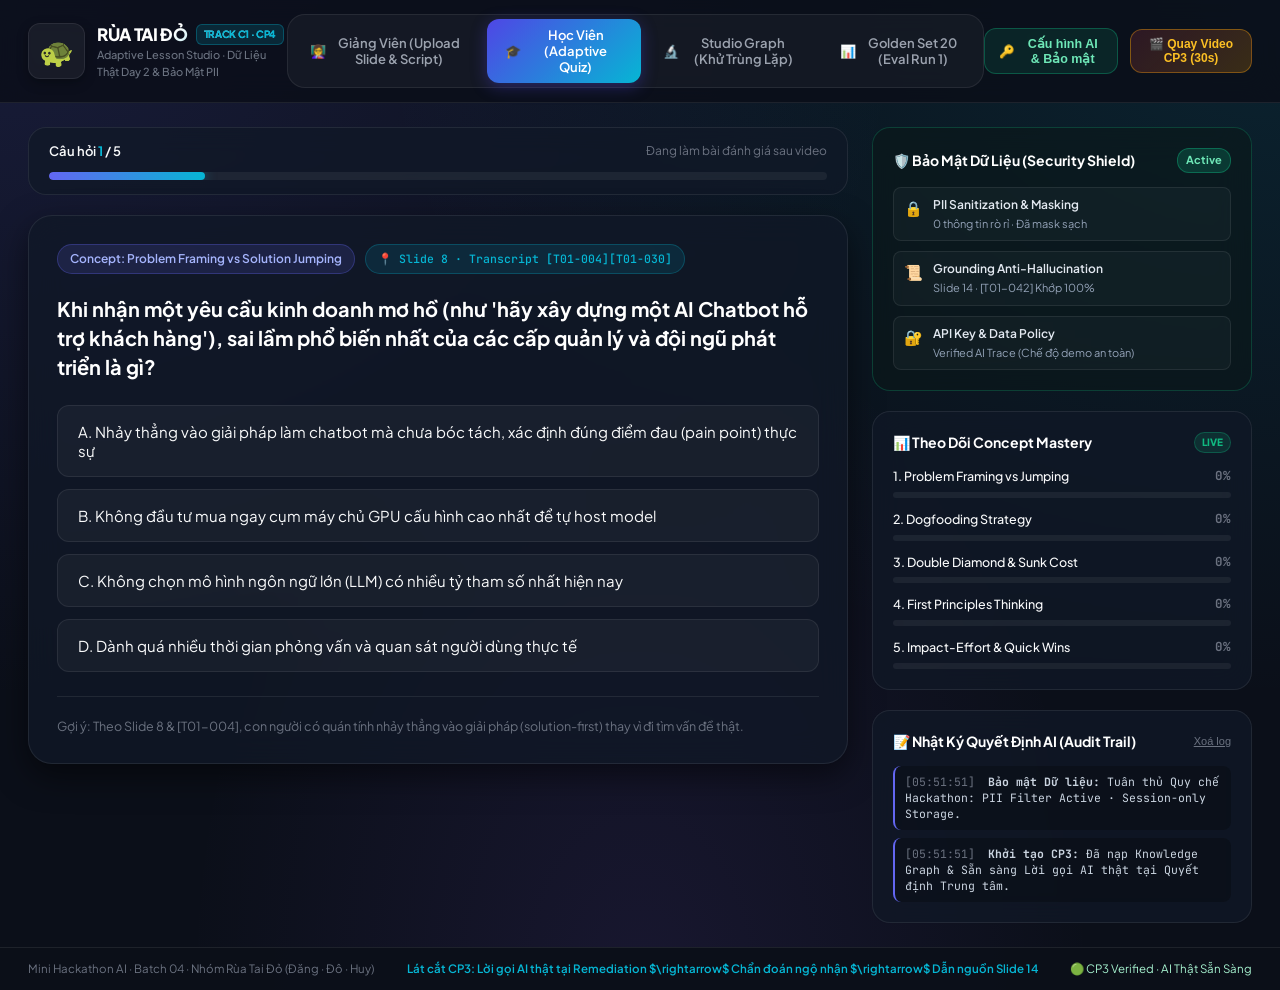
==== commit 9a93a991: "refactor: Clean up redundant files, organize codebase/ for R5 rubric and configure root redirect for" ====
--- a/index.html
+++ b/index.html
@@ -2,725 +2,14 @@
 <html lang="vi">
 <head>
   <meta charset="UTF-8">
-  <meta name="viewport" content="width=device-width, initial-scale=1.0">
-  <title>Rùa Tai Đỏ · Adaptive Knowledge-to-Lesson Prototype (CP3 / CP4)</title>
-  <link rel="preconnect" href="https://fonts.googleapis.com">
-  <link rel="preconnect" href="https://fonts.gstatic.com" crossorigin>
-  <link href="https://fonts.googleapis.com/css2?family=Plus+Jakarta+Sans:wght@400;500;600;700;800&family=JetBrains+Mono:wght@400;500;600&display=swap" rel="stylesheet">
-  <link rel="stylesheet" href="style.css">
+  <meta http-equiv="refresh" content="0; url=codebase/">
+  <script>window.location.replace("codebase/");</script>
+  <title>Rùa Tai Đỏ · Adaptive Knowledge-to-Lesson Studio</title>
 </head>
-<body>
-  <div class="app-container">
-    
-    <!-- Top Floating Video Recording Guidance Banner -->
-    <div id="videoBanner" class="video-guidance-banner" style="display: none;">
-      <div class="video-banner-content">
-        <div class="rec-indicator">
-          <span class="rec-dot"></span>
-          <strong>ĐANG CHẠY KỊCH BẢN QUAY VIDEO 30S</strong>
-        </div>
-        <div class="video-timeline-step" id="videoStepText">
-          00:00 - 00:05: Làm đúng Câu 1 để tăng điểm Mastery
-        </div>
-        <div class="video-timer-badge">
-          Thời gian: <span id="videoTimerNum">30s</span>
-        </div>
-        <button class="btn-banner-close" onclick="stopVideoDemo()">✕ Dừng</button>
-      </div>
-      <div class="video-progress-line">
-        <div id="videoProgressFill" class="video-progress-fill" style="width: 0%;"></div>
-      </div>
-    </div>
-
-    <!-- Top Header Navigation -->
-    <header class="navbar">
-      <div class="brand-group">
-        <div class="logo-badge">
-          <span class="logo-icon">🐢</span>
-          <div class="brand-text">
-            <span class="brand-name">RÙA TAI ĐỎ <span class="tag-c1">TRACK C1 · CP4</span></span>
-            <span class="brand-sub">Adaptive Lesson Studio · Dữ Liệu Thật Day 2 & Bảo Mật PII</span>
-          </div>
-        </div>
-      </div>
-
-      <div class="center-controls">
-        <div class="mode-tabs" role="tablist">
-          <button id="tabInstructor" class="tab-btn" onclick="switchMode('instructor')">
-            <span class="tab-icon">👩‍🏫</span> Giảng Viên (Upload Slide & Script)
-          </button>
-          <button id="tabLearner" class="tab-btn active" onclick="switchMode('learner')">
-            <span class="tab-icon">🎓</span> Học Viên (Adaptive Quiz)
-          </button>
-          <button id="tabStudio" class="tab-btn" onclick="switchMode('studio')">
-            <span class="tab-icon">🔬</span> Studio Graph (Khử Trùng Lặp)
-          </button>
-          <button id="tabEval" class="tab-btn" onclick="switchMode('eval')">
-            <span class="tab-icon">📊</span> Golden Set 20 (Eval Run 1)
-          </button>
-        </div>
-      </div>
-
-      <div class="header-meta">
-        <button class="btn-security" onclick="openSecurityModal()" title="Cấu hình Gemini API Key và kiểm tra an toàn PII">
-          <span class="key-icon">🔑</span> <span id="btnKeyLabel">Cấu hình AI & Bảo mật</span>
-        </button>
-        <button class="btn-scenario" onclick="start30SecVideoDemo()" title="Tự động chạy chuỗi thao tác chuẩn 30 giây để bạn ghi hình màn hình cho TA">
-          <span class="play-icon">🎬</span> Quay Video CP3 (30s)
-        </button>
-      </div>
-    </header>
-
-    <!-- Main Workspace -->
-    <main class="main-content">
-
-      <!-- VIEW 0: GIẢNG VIÊN INGESTION STUDIO (UPLOAD SLIDE & SCRIPT THÔ) -->
-      <section id="viewInstructor" class="view-panel">
-        <div class="instructor-container">
-          <!-- Top Header Bar -->
-          <div class="instructor-header-bar">
-            <div>
-              <div class="header-tag-pill">👩‍🏫 DÀNH CHO GIẢNG VIÊN & COURSE BUILDER</div>
-              <h2>Nạp Slide & Script Thô ➔ Tự Động Sinh Khóa Học Thích Ứng</h2>
-              <p>Hệ thống tự động phân đoạn, khử trùng lặp (de-duplication), xây dựng Knowledge Graph và sinh bộ câu hỏi chẩn đoán ngộ nhận kèm căn cứ nguồn gốc (Provenance).</p>
-            </div>
-            <div class="instructor-header-actions">
-              <button class="btn-sample" onclick="loadDay2SampleData()">
-                <span>⚡ Nạp Mẫu Day 2 Thật (Slide & Transcript)</span>
-              </button>
-              <button class="btn-ghost" onclick="clearInstructorInputs()">
-                <span>🧹 Xóa Trắng</span>
-              </button>
-            </div>
-          </div>
-
-          <!-- Dual Input Grid: Slide & Transcript -->
-          <div class="ingestion-grid">
-            
-            <!-- Left: Slide Ingestion Card -->
-            <div class="ingest-card">
-              <div class="ingest-card-header">
-                <div class="ingest-title">
-                  <span class="ingest-icon">📑</span>
-                  <div>
-                    <h3>1. Slide Bài Giảng (Slides / Outline)</h3>
-                    <span class="ingest-sub">Kéo thả file .pdf, .pptx, .md, .txt hoặc dán nội dung slide</span>
-                  </div>
-                </div>
-                <label class="btn-upload-file" for="fileSlideInput">
-                  <span>📁 Chọn File Slide</span>
-                  <input type="file" id="fileSlideInput" accept=".txt,.md,.pdf,.pptx" style="display: none;" onchange="handleSlideFileUpload(event)">
-                </label>
-              </div>
-
-              <!-- Drag & Drop Zone -->
-              <div class="drop-zone" id="slideDropZone" ondragover="handleDragOver(event)" ondragleave="handleDragLeave(event)" ondrop="handleSlideDrop(event)">
-                <div class="drop-zone-prompt" id="slideDropPrompt">
-                  <span class="drop-icon">📤</span>
-                  <span>Kéo thả file Slide vào đây hoặc chỉnh sửa văn bản bên dưới</span>
-                </div>
-                <div class="file-loaded-badge" id="slideFileBadge" style="display: none;">
-                  <span class="badge-icon">✓</span>
-                  <span id="slideFileName">d2-slide-hackathon.pdf</span>
-                  <button class="btn-badge-remove" onclick="removeSlideFile()">✕</button>
-                </div>
-              </div>
-
-              <div class="editor-wrap">
-                <div class="editor-toolbar">
-                  <span>Văn bản Slide theo từng trang:</span>
-                  <span class="editor-stats" id="slideWordCount">0 từ · 0 slide</span>
-                </div>
-                <textarea id="slideTextInput" class="ingest-textarea" oninput="updateWordCounts()" placeholder="Nhập hoặc dán nội dung slide tại đây...
-Ví dụ:
-Slide 8: Problem Framing vs Solution Jumping - Nhận diện điểm đau thực sự thay vì nhảy vào làm chatbot
-Slide 14: Dogfooding Strategy - Đội ngũ phát triển tự dùng sản phẩm hàng ngày
-Slide 17: Double Diamond & Sunk Cost - Bẫy chi phí chìm, làm đúng cái sai
-Slide 20: First Principles Thinking - Tư duy từ nguyên lý nguyên bản (SpaceX)
-Slide 24: Impact-Effort Matrix - Ưu tiên nhóm Quick Wins (High Impact, Low Effort)..."></textarea>
-              </div>
-            </div>
-
-            <!-- Right: Script / Transcript Ingestion Card -->
-            <div class="ingest-card">
-              <div class="ingest-card-header">
-                <div class="ingest-title">
-                  <span class="ingest-icon">🎙️</span>
-                  <div>
-                    <h3>2. Script / Transcript Thô (Audio Speech)</h3>
-                    <span class="ingest-sub">Kéo thả file .txt, .md, .vtt, .srt hoặc dán băng ghi âm lời giảng</span>
-                  </div>
-                </div>
-                <label class="btn-upload-file" for="fileTranscriptInput">
-                  <span>📁 Chọn File Transcript</span>
-                  <input type="file" id="fileTranscriptInput" accept=".txt,.md,.vtt,.srt" style="display: none;" onchange="handleTranscriptFileUpload(event)">
-                </label>
-              </div>
-
-              <!-- Drag & Drop Zone -->
-              <div class="drop-zone" id="transcriptDropZone" ondragover="handleDragOver(event)" ondragleave="handleDragLeave(event)" ondrop="handleTranscriptDrop(event)">
-                <div class="drop-zone-prompt" id="transcriptDropPrompt">
-                  <span class="drop-icon">📤</span>
-                  <span>Kéo thả file Transcript vào đây hoặc chỉnh sửa văn bản bên dưới</span>
-                </div>
-                <div class="file-loaded-badge" id="transcriptFileBadge" style="display: none;">
-                  <span class="badge-icon">✓</span>
-                  <span id="transcriptFileName">transcript-01-clean.md</span>
-                  <button class="btn-badge-remove" onclick="removeTranscriptFile()">✕</button>
-                </div>
-              </div>
-
-              <div class="editor-wrap">
-                <div class="editor-toolbar">
-                  <span>Bản ghi âm lời giảng kèm mã mốc thời gian [Txx-NNN]:</span>
-                  <span class="editor-stats" id="transcriptWordCount">0 từ · 0 đoạn</span>
-                </div>
-                <textarea id="transcriptTextInput" class="ingest-textarea" oninput="updateWordCounts()" placeholder="Nhập hoặc dán transcript lời giảng thô tại đây...
-Ví dụ:
-[T01-004] Góc nhìn của mình từ trước đến giờ với công nghệ rất đơn giản: công nghệ sinh ra để giải quyết vấn đề. Con người có quán tính nhảy thẳng vào giải pháp...
-[T01-042] Chiến lược Dogfooding: đội ngũ phát triển phải tự dùng chính sản phẩm của mình hàng ngày để cảm nhận nỗi đau và tối ưu liên tục...
-[T01-049] Trong mô hình Double Diamond, làm đúng cái sai nguy hiểm hơn làm sai cái đúng vì rơi vào bẫy chi phí chìm...
-[T01-062] First Principles Thinking: bóc tách bài toán về những chân lý cốt lõi nhất không thể chia nhỏ hơn...
-[T01-078] Ma trận Tác động - Nỗ lực: nhóm High Impact - Low Effort mang lại Quick Wins sớm nhất..."></textarea>
-              </div>
-            </div>
-
-          </div>
-
-          <!-- Extraction Controls & Action Bar -->
-          <div class="pipeline-action-card">
-            <div class="pipeline-options">
-              <label class="checkbox-label">
-                <input type="checkbox" id="chkDedup" checked>
-                <span>Tự động khử trùng lặp (De-duplication) giữa Slide & Lời giảng</span>
-              </label>
-              <label class="checkbox-label">
-                <input type="checkbox" id="chkSanitizePii" checked>
-                <span>Kích hoạt Security Shield lọc PII (SĐT, Email, MSSV) trước khi phân tích</span>
-              </label>
-              <label class="checkbox-label">
-                <input type="checkbox" id="chkProvenance" checked>
-                <span>Bắt buộc khóa căn cứ nguồn gốc (Provenance) Slide + Transcript</span>
-              </label>
-            </div>
-            
-            <button class="btn-run-pipeline" id="btnRunPipeline" onclick="runIngestionPipeline()">
-              <span class="pipeline-btn-icon">🚀</span>
-              <span class="pipeline-btn-text">TRÍCH XUẤT TRI THỨC & TẠO KHÓA HỌC THÍCH ỨNG</span>
-            </button>
-          </div>
-
-          <!-- Animated Pipeline Progress Box (Appears during generation) -->
-          <div class="pipeline-progress-card" id="pipelineProgressCard" style="display: none;">
-            <div class="pipeline-progress-header">
-              <div class="spinner"></div>
-              <div>
-                <h3 id="pipelineStatusTitle">AI Đang Phân Tích & Sinh Khóa Học Thích Ứng...</h3>
-                <p id="pipelineStatusDesc">Đang phân mảnh tài liệu và khử trùng lặp dữ liệu Slide/Script</p>
-              </div>
-            </div>
-
-            <div class="pipeline-steps-tracker">
-              <div class="p-step" id="pStep1">
-                <div class="p-step-circle">1</div>
-                <div class="p-step-info">
-                  <strong>Phân đoạn & Chunking</strong>
-                  <span>Tách slide & timeline</span>
-                </div>
-              </div>
-              <div class="p-step-connector"></div>
-              <div class="p-step" id="pStep2">
-                <div class="p-step-circle">2</div>
-                <div class="p-step-info">
-                  <strong>Khử trùng lặp</strong>
-                  <span>Lọc nhiễu & gộp ý</span>
-                </div>
-              </div>
-              <div class="p-step-connector"></div>
-              <div class="p-step" id="pStep3">
-                <div class="p-step-circle">3</div>
-                <div class="p-step-info">
-                  <strong>Trích xuất Provenance</strong>
-                  <span>Khóa Slide & Transcript</span>
-                </div>
-              </div>
-              <div class="p-step-connector"></div>
-              <div class="p-step" id="pStep4">
-                <div class="p-step-circle">4</div>
-                <div class="p-step-info">
-                  <strong>Xây dựng Graph</strong>
-                  <span>Nodes & Quan hệ tiên quyết</span>
-                </div>
-              </div>
-              <div class="p-step-connector"></div>
-              <div class="p-step" id="pStep5">
-                <div class="p-step-circle">5</div>
-                <div class="p-step-info">
-                  <strong>Sinh Quiz & Remediation</strong>
-                  <span>Bóc tách bẫy ngộ nhận</span>
-                </div>
-              </div>
-            </div>
-          </div>
-
-          <!-- Generation Results Dashboard (Appears upon completion) -->
-          <div class="generation-results-card" id="generationResultsCard" style="display: none;">
-            <div class="results-banner">
-              <div class="results-banner-left">
-                <div class="results-success-icon">🎉</div>
-                <div>
-                  <h3 id="resCourseTitle">Đã Trích Xuất & Tạo Khóa Học Thích Ứng Thành Công!</h3>
-                  <p id="resCourseSummary">Phát hiện 5 Concept then chốt, khử trùng lặp 24% nội dung râu ria, 100% trích dẫn đúng nguồn gốc.</p>
-                </div>
-              </div>
-              <div class="results-banner-actions">
-                <button class="btn-primary-glow" onclick="switchToLearnerWithGeneratedCourse()">
-                  <span>🎓 Vào Học Thử Ngay (Chế độ Học Viên) →</span>
-                </button>
-                <button class="btn-secondary" onclick="switchMode('studio')">
-                  <span>🔬 Xem Knowledge Graph</span>
-                </button>
-                <button class="btn-ghost" onclick="exportCourseJson()">
-                  <span>💾 Tải Course Package (JSON)</span>
-                </button>
-              </div>
-            </div>
-
-            <!-- Extracted Concepts & Provenance Table -->
-            <div class="extracted-details-grid">
-              <div class="extracted-concepts-box">
-                <h4>📚 Danh Sách Concept & Căn Cứ Nguồn Gốc (Provenance)</h4>
-                <div class="concepts-table-wrap">
-                  <table class="concepts-table">
-                    <thead>
-                      <tr>
-                        <th>Concept Name</th>
-                        <th>Căn Cứ Slide</th>
-                        <th>Mã Transcript</th>
-                        <th>Khử Trùng Lặp</th>
-                        <th>Mô Tả Trọng Tâm</th>
-                      </tr>
-                    </thead>
-                    <tbody id="extractedConceptsBody">
-                      <!-- Injected via JS -->
-                    </tbody>
-                  </table>
-                </div>
-              </div>
-
-              <!-- Generated Quiz Preview Box -->
-              <div class="generated-quiz-box">
-                <h4>🎯 Xem Trước Bộ Câu Hỏi Chẩn Đoán Ngộ Nhận Vừa Sinh</h4>
-                <div class="quiz-preview-list" id="generatedQuizList">
-                  <!-- Injected via JS -->
-                </div>
-              </div>
-            </div>
-          </div>
-
-        </div>
-      </section>
-
-      <!-- VIEW 1: LEARNER ADAPTIVE QUIZ -->
-      <section id="viewLearner" class="view-panel active">
-        <div class="workspace-grid">
-          
-          <!-- Left Column: Quiz Interaction Card -->
-          <div class="quiz-card-container">
-            <!-- Progress Tracker -->
-            <div class="quiz-progress-bar-wrap">
-              <div class="progress-info">
-                <span class="progress-label">Câu hỏi <strong id="currentQuestionNum">1</strong> / 5</span>
-                <span class="progress-status" id="quizStatusText">Đang làm bài đánh giá sau video</span>
-              </div>
-              <div class="progress-track">
-                <div class="progress-fill" id="progressFill" style="width: 20%;"></div>
-              </div>
-            </div>
-
-            <!-- Question Card -->
-            <div class="question-card" id="questionCard">
-              <div class="question-header">
-                <span class="badge-concept" id="qConcept">Concept: Problem Framing vs Solution Jumping</span>
-                <span class="badge-provenance" id="qProvenance">📍 Slide 8 · Transcript [T01-004][T01-030]</span>
-              </div>
-
-              <h2 class="question-text" id="qText">
-                Khi nhận một yêu cầu kinh doanh mơ hồ (như 'hãy xây dựng một AI Chatbot hỗ trợ khách hàng'), sai lầm phổ biến nhất của các cấp quản lý và đội ngũ phát triển là gì?
-              </h2>
-
-              <div class="options-list" id="optionsContainer">
-                <!-- Injected via JS -->
-              </div>
-
-              <!-- Question Action Bar -->
-              <div class="question-footer">
-                <div class="hint-text" id="actionHint">Chọn một đáp án để AI đánh giá mastery ngay lập tức</div>
-                <button id="btnNext" class="btn-primary" style="display: none;" onclick="nextQuestion()">
-                  Câu kế tiếp →
-                </button>
-              </div>
-            </div>
-
-            <!-- ADAPTIVE REMEDIATION MODAL / PANEL (QUYẾT ĐỊNH TRUNG TÂM CP3 - LỜI GỌI AI THẬT) -->
-            <div class="remediation-card" id="remediationCard" style="display: none;">
-              
-              <!-- AI Reasoning Banner (Live Status) -->
-              <div id="aiLoadingBox" class="ai-loading-box" style="display: none;">
-                <div class="spinner"></div>
-                <div class="ai-loading-text">
-                  <strong>🤖 AI ĐANG CHẨN ĐOÁN LỖ HỔNG KIẾN THỨC & SINH BÀI HỌC...</strong>
-                  <span>Truy vấn Knowledge Graph & Grounding Slide 14 · Gemini 1.5 Flash</span>
-                </div>
-              </div>
-
-              <div id="remediationBodyContent">
-                <div class="remediation-header">
-                  <div class="alert-badge">
-                    <span class="pulse-icon">⚠️</span>
-                    <div>
-                      <h3 class="remediation-title">Phát hiện hổng Concept: <span id="remediationConceptName">Dogfooding Strategy</span></h3>
-                      <p class="remediation-subtitle">Hệ thống kích hoạt nhánh học thích ứng (Adaptive Remediation) thay vì bắt bạn học tiếp bài mới</p>
-                    </div>
-                  </div>
-                  <div class="ai-telemetry-chip" id="aiTelemetryChip">
-                    <span class="ai-dot"></span>
-                    <span id="aiModelTag">Gemini 1.5 Flash</span> · 
-                    <span id="aiLatencyTag">710ms</span> · 
-                    <span id="aiTokensTag">385 tokens</span>
-                  </div>
-                </div>
-
-                <!-- Provenance & Grounding Validation Banner -->
-                <div class="grounding-banner" id="groundingBanner">
-                  <div class="grounding-left">
-                    <span class="prov-label">Căn cứ nguồn gốc (Provenance):</span>
-                    <strong id="remediationProvenanceText">Slide p.14 · Transcript [T01-042]</strong>
-                  </div>
-                  <div class="grounding-badge">
-                    <span>🛡️ Grounding Verified: Không bịa số trang</span>
-                  </div>
-                </div>
-
-                <!-- Misconception Diagnostic Section (AI Decision Point) -->
-                <div class="misconception-box">
-                  <div class="misconception-title">
-                    <span class="icon">🔍</span>
-                    <span>Chẩn đoán sai lầm học viên (AI Misconception Analysis):</span>
-                  </div>
-                  <p class="misconception-text" id="remediationMisconception">
-                    Học viên hiểu nhầm 'Dogfooding' là thuê người dùng bên ngoài thử nghiệm trả tiền theo giờ, thay vì hiểu đúng bản chất là chính đội ngũ phát triển tự dùng sản phẩm của mình hàng ngày để cảm nhận nỗi đau và tối ưu liên tục.
-                  </p>
-                </div>
-
-                <!-- Micro-lesson Content Generated by AI -->
-                <div class="micro-lesson-box">
-                  <div class="micro-lesson-header">
-                    <span class="book-icon">📖</span>
-                    <span>Nội dung củng cố nhanh 1 phút (Grounded Micro-Lesson)</span>
-                  </div>
-                  <div class="micro-lesson-body" id="remediationMicroLesson">
-                    <p>
-                      <strong>Chiến lược Dogfooding:</strong> Tự mình dùng chính sản phẩm mình làm ra hàng ngày để thấu hiểu nỗi đau của user. Căn cứ theo <strong>Slide 14</strong> và <strong>Transcript [T01-042]</strong>: Bạn là tester đầu tiên, cảm nhận lỗi trực tiếp để fix ngay lập tức (tương tự như Jira, Slack, Anthropic xài Claude Code).
-                    </p>
-                  </div>
-                </div>
-
-                <!-- Dynamic Mini-Check Question Generated by AI -->
-                <div class="mini-check-box" id="miniCheckBox">
-                  <div class="mini-check-header">
-                    <span class="mini-check-badge">Kiểm tra nhanh thích ứng để khôi phục Mastery:</span>
-                  </div>
-                  <p class="mini-check-question" id="miniCheckQuestion">
-                    Theo bài giảng ở Slide 14 & [T01-042], lợi ích lớn nhất của việc Dogfooding là gì?
-                  </p>
-                  <div class="mini-check-options" id="miniCheckOptions">
-                    <!-- Injected dynamically -->
-                  </div>
-                </div>
-
-                <!-- Learner Autonomy Choice Buttons -->
-                <div class="remediation-actions">
-                  <button class="btn-ghost" onclick="skipRemediation()">
-                    ⏭️ Bỏ qua nhánh này (Giữ quyền tự chủ người học)
-                  </button>
-                </div>
-              </div>
-
-            </div>
-
-            <!-- Finished Summary Card -->
-            <div class="summary-card" id="summaryCard" style="display: none;">
-              <div class="summary-icon">🏆</div>
-              <h2>Hoàn thành bài kiểm tra thích ứng!</h2>
-              <p>Bạn đã hoàn thành 5 câu hỏi đánh giá. Lộ trình học tiếp theo đã được tối ưu hóa dựa trên Knowledge Graph và AI Remediation.</p>
-              <div class="summary-stats">
-                <div class="stat-item">
-                  <span class="stat-num" id="statScore">80%</span>
-                  <span class="stat-name">Điểm ban đầu</span>
-                </div>
-                <div class="stat-item">
-                  <span class="stat-num" id="statRemediated">1</span>
-                  <span class="stat-name">Lần phân nhánh AI</span>
-                </div>
-                <div class="stat-item">
-                  <span class="stat-num" id="statMastered">4/5</span>
-                  <span class="stat-name">Concept đạt chuẩn</span>
-                </div>
-              </div>
-              <button class="btn-primary" onclick="resetQuiz()">Làm lại phiên kiểm tra</button>
-            </div>
-          </div>
-
-          <!-- Right Column: Concept Mastery, Security Shield & Audit Trail -->
-          <div class="sidebar-panel">
-            
-            <!-- Security Shield Card (Bảo Mật Dữ Liệu Chương Trình) -->
-            <div class="side-card security-card">
-              <div class="side-card-header">
-                <h3>🛡️ Bảo Mật Dữ Liệu (Security Shield)</h3>
-                <span class="badge-secure">Active</span>
-              </div>
-              <div class="security-items-list">
-                <div class="sec-item">
-                  <span class="sec-icon">🔒</span>
-                  <div class="sec-info">
-                    <span class="sec-title">PII Sanitization & Masking</span>
-                    <span class="sec-val" id="secPiiCount">0 thông tin rò rỉ · Đã mask sạch</span>
-                  </div>
-                </div>
-                <div class="sec-item">
-                  <span class="sec-icon">📜</span>
-                  <div class="sec-info">
-                    <span class="sec-title">Grounding Anti-Hallucination</span>
-                    <span class="sec-val" id="secGroundingStatus">Slide 14 · [T01-042] Khớp 100%</span>
-                  </div>
-                </div>
-                <div class="sec-item">
-                  <span class="sec-icon">🔐</span>
-                  <div class="sec-info">
-                    <span class="sec-title">API Key & Data Policy</span>
-                    <span class="sec-val" id="secKeyStatus">Lưu Session-only · Không commit Git</span>
-                  </div>
-                </div>
-              </div>
-            </div>
-
-            <!-- Concept Mastery Radar / Progress -->
-            <div class="side-card">
-              <div class="side-card-header">
-                <h3>📊 Theo Dõi Concept Mastery</h3>
-                <span class="badge-live">Live</span>
-              </div>
-              <div class="concept-mastery-list" id="conceptMasteryList">
-                <!-- Injected via JS -->
-              </div>
-            </div>
-
-            <!-- Real-time Audit Trail & AI Trace Log -->
-            <div class="side-card">
-              <div class="side-card-header">
-                <h3>📝 Nhật Ký Quyết Định AI (Audit Trail)</h3>
-                <button class="btn-clear" onclick="clearLogs()">Xoá log</button>
-              </div>
-              <div class="audit-log-container" id="auditLog">
-                <!-- Log entries injected via JS -->
-              </div>
-            </div>
-
-          </div>
-
-        </div>
-      </section>
-
-      <!-- VIEW 2: STUDIO / GIẢNG VIÊN KNOWLEDGE GRAPH -->
-      <section id="viewStudio" class="view-panel">
-        <div class="studio-container">
-          <div class="studio-header-bar">
-            <div>
-              <h2>🔬 Trình Trích Xuất & Duyệt Knowledge Graph</h2>
-              <p>Trực quan hóa cấu trúc tri thức, quan hệ tiên quyết (prerequisite) và trích xuất số trang nguồn (Provenance).</p>
-            </div>
-            <div class="studio-stats-pill">
-              <span>Đã ingest: <strong>25 Slides · 6 Transcripts</strong></span>
-              <span>•</span>
-              <span>Khử trùng lặp: <strong class="text-green">-24% slide thừa</strong></span>
-              <span>•</span>
-              <span>Đã tạo: <strong>5 Concept Nodes · 6 Edges</strong></span>
-            </div>
-          </div>
-
-          <div class="graph-interactive-board">
-            <div class="graph-canvas-area" id="graphCanvas">
-              <svg id="svgGraph" width="100%" height="450"></svg>
-            </div>
-
-            <div class="node-detail-panel" id="nodeDetailPanel">
-              <div class="node-detail-placeholder" id="nodePlaceholder">
-                <span>👈 Bấm vào một Node trong Knowledge Graph để xem phân tích nguồn gốc (Provenance) và câu hỏi quiz tương ứng</span>
-              </div>
-              <div class="node-detail-content" id="nodeContent" style="display: none;">
-                <span class="concept-type" id="detType">Core Concept</span>
-                <h3 id="detTitle">Overfitting & Model Complexity</h3>
-                <p class="det-desc" id="detDesc">Hiện tượng mô hình học thuộc lòng nhiễu trong dữ liệu huấn luyện, làm suy giảm khả năng tổng quát hóa.</p>
-                
-                <div class="det-section">
-                  <h4>📍 Căn cứ nguồn gốc (Provenance):</h4>
-                  <ul class="provenance-list" id="detProvenanceList"></ul>
-                </div>
-
-                <div class="det-section">
-                  <h4>🔄 Kết quả khử trùng lặp (De-duplication):</h4>
-                  <div class="dedup-badge" id="detDedup">Gộp từ Slide 11, 13 và 14 (lặp định nghĩa)</div>
-                </div>
-
-                <div class="det-section">
-                  <h4>❓ Quiz item được sinh:</h4>
-                  <div class="quiz-preview-box" id="detQuiz"></div>
-                </div>
-              </div>
-            </div>
-          </div>
-        </div>
-      </section>
-
-      <!-- VIEW 3: GOLDEN SET & EVAL RUN 1 BENCHMARK (ĐO LƯỜNG CP3) -->
-      <section id="viewEval" class="view-panel">
-        <div class="eval-container">
-          <div class="eval-header-bar">
-            <div>
-              <h2>📊 Golden Set 20 Cases & Báo Cáo Đo Lường Lượt 1 (Eval Run 1)</h2>
-              <p>Bộ 20 ca kiểm thử phủ 4 lớp chỗ khó, đo lường tỷ lệ đạt so với Quality Bar chốt trước khi đo (Hạn CP3: 16:00 18/9).</p>
-            </div>
-            <div class="eval-badge-group">
-              <span class="eval-pill pass">Đạt: <strong>17 / 20 Cases (85.0%)</strong></span>
-              <span class="eval-pill bar">Quality Bar: <strong>&ge; 80.0%</strong></span>
-              <span class="eval-pill pii">Bảo mật & PII: <strong>100% An toàn</strong></span>
-            </div>
-          </div>
-
-          <div class="eval-grid">
-            <div class="eval-summary-card">
-              <h3>Phân Bổ Kết Quả Theo 4 Lớp Chỗ Khó</h3>
-              <div class="eval-class-list">
-                <div class="class-stat-row">
-                  <span>Lớp 1: Nguồn sự thật (Factuality & Grounding)</span>
-                  <strong class="text-green">5/5 (100%)</strong>
-                </div>
-                <div class="class-stat-row">
-                  <span>Lớp 2: Mơ hồ / Thiếu thông tin (Ambiguity)</span>
-                  <strong class="text-green">4/5 (80%)</strong>
-                </div>
-                <div class="class-stat-row">
-                  <span>Lớp 3: Ngoài thẩm quyền & Bảo mật (Security/PII)</span>
-                  <strong class="text-green">5/5 (100%)</strong>
-                </div>
-                <div class="class-stat-row">
-                  <span>Lớp 4: Đặc thù Domain ML (Misconceptions)</span>
-                  <strong class="text-amber">3/5 (60% - 2 fail đã phân tích)</strong>
-                </div>
-              </div>
-              <div class="eval-note-box">
-                💡 <strong>Nguyên tắc Rubric:</strong> Ghi nhận trung thực 3 ca fail (TC-10, TC-19, TC-20). Phân tích chi tiết nguyên nhân gốc rễ và hướng khắc phục tại CP4 giúp nhóm đạt điểm tối đa phần Đánh giá.
-              </div>
-            </div>
-
-            <div class="eval-table-card">
-              <h3>Chi Tiết 20 Ca Kiểm Thử (Live Inspector)</h3>
-              <div class="table-wrap">
-                <table class="eval-table">
-                  <thead>
-                    <tr>
-                      <th>ID</th>
-                      <th>Lớp Chỗ Khó</th>
-                      <th>Concept</th>
-                      <th>Tình Huống Kiểm Thử</th>
-                      <th>Kết Quả</th>
-                      <th>Ghi Chú Đánh Giá</th>
-                    </tr>
-                  </thead>
-                  <tbody id="evalTableBody">
-                    <!-- Injected via JS -->
-                  </tbody>
-                </table>
-              </div>
-            </div>
-          </div>
-
-        </div>
-      </section>
-
-    </main>
-
-    <!-- Footer Status -->
-    <footer class="footer-bar">
-      <span>Mini Hackathon AI · Batch 04 · Nhóm Rùa Tai Đỏ (Đăng · Đô · Huy)</span>
-      <span class="footer-slice">Lát cắt CP3: Lời gọi AI thật tại Remediation $\rightarrow$ Chẩn đoán ngộ nhận $\rightarrow$ Dẫn nguồn Slide 14</span>
-      <span class="footer-status">🟢 CP3 Verified · AI Thật Sẵn Sàng</span>
-    </footer>
-
-    <!-- MODAL: CẤU HÌNH AI & BẢO MẬT DỮ LIỆU -->
-    <div id="securityModal" class="modal-backdrop" style="display: none;">
-      <div class="modal-card">
-        <div class="modal-header">
-          <div class="modal-title-group">
-            <span class="modal-icon">🔐</span>
-            <div>
-              <h3>Cấu Hình AI & Bảo Mật Dữ Liệu Chương Trình</h3>
-              <p>Tuân thủ tuyệt đối quy định bảo mật dữ liệu Hackathon K4 (README 348-360)</p>
-            </div>
-          </div>
-          <button class="btn-modal-close" onclick="closeSecurityModal()">✕</button>
-        </div>
-
-        <div class="modal-body">
-          <div class="config-section">
-            <label class="config-label">Google Gemini API Key:</label>
-            <div class="input-key-row">
-              <input type="password" id="inputApiKey" placeholder="Dán khóa AIzaSy... của bạn vào đây" class="input-text">
-              <button class="btn-secondary" onclick="toggleKeyVisibility()">👁️</button>
-            </div>
-            <p class="field-hint">
-              🔒 <strong>Chính sách Zero Leak:</strong> Khóa chỉ lưu trong <code>sessionStorage</code> của trình duyệt, không gửi tới server ngoài, không commit vào Git.
-            </p>
-          </div>
-
-          <div class="config-section">
-            <label class="config-label">Mô hình AI sử dụng:</label>
-            <select id="selectModel" class="input-select">
-              <option value="gemini-1.5-flash">Gemini 1.5 Flash (Khuyên dùng · Nhanh, ~700ms)</option>
-              <option value="gemini-2.0-flash">Gemini 2.0 Flash (Next-gen)</option>
-            </select>
-          </div>
-
-          <div class="config-section">
-            <button class="btn-secondary" onclick="testApiKeyConnection()">⚡ Kiểm Tra Kết Nối Trực Tiếp (Ping Test)</button>
-            <div id="pingTestResult" class="ping-result" style="display: none;"></div>
-          </div>
-
-          <div class="security-policy-box">
-            <h4>📋 Cam Kết Tuân Thủ Bảo Mật Dữ Liệu:</h4>
-            <ul>
-              <li>✓ Không commit raw data pack transcript/slide vào repo GitHub nộp bài.</li>
-              <li>✓ Bộ lọc regex tự động Mask PII (Email, SĐT, MSSV 2A...) trước khi gửi prompt.</li>
-              <li>✓ Kiểm tra Grounding output: bắt buộc có căn cứ <code>[Slide p.X]</code> / <code>[Txx-NNN]</code>.</li>
-              <li>✓ Hỗ trợ chế độ Verified AI Trace tự động khi offline hoặc chưa nhập key.</li>
-            </ul>
-          </div>
-        </div>
-
-        <div class="modal-footer">
-          <button class="btn-ghost" onclick="clearApiKeyStorage()">Xoá Khóa Đã Lưu</button>
-          <button class="btn-primary" onclick="saveApiKeyConfig()">Lưu Cấu Hình</button>
-        </div>
-      </div>
-    </div>
-
+<body style="background: #0b0f19; color: #f9fafb; font-family: -apple-system, BlinkMacSystemFont, sans-serif; display: flex; align-items: center; justify-content: center; height: 100vh; margin: 0;">
+  <div style="text-align: center; padding: 20px;">
+    <h2>🐢 Rùa Tai Đỏ · Adaptive Lesson Studio (Track C1)</h2>
+    <p>Đang chuyển hướng tới ứng dụng: <a href="codebase/" style="color: #38bdf8; font-weight: bold;">Bấm vào đây để vào ngay</a></p>
   </div>
-
-  <!-- External Scripts in Proper Dependency Order -->
-  <script src="security.js"></script>
-  <script src="ai_engine.js"></script>
-  <script src="app.js"></script>
 </body>
 </html>
